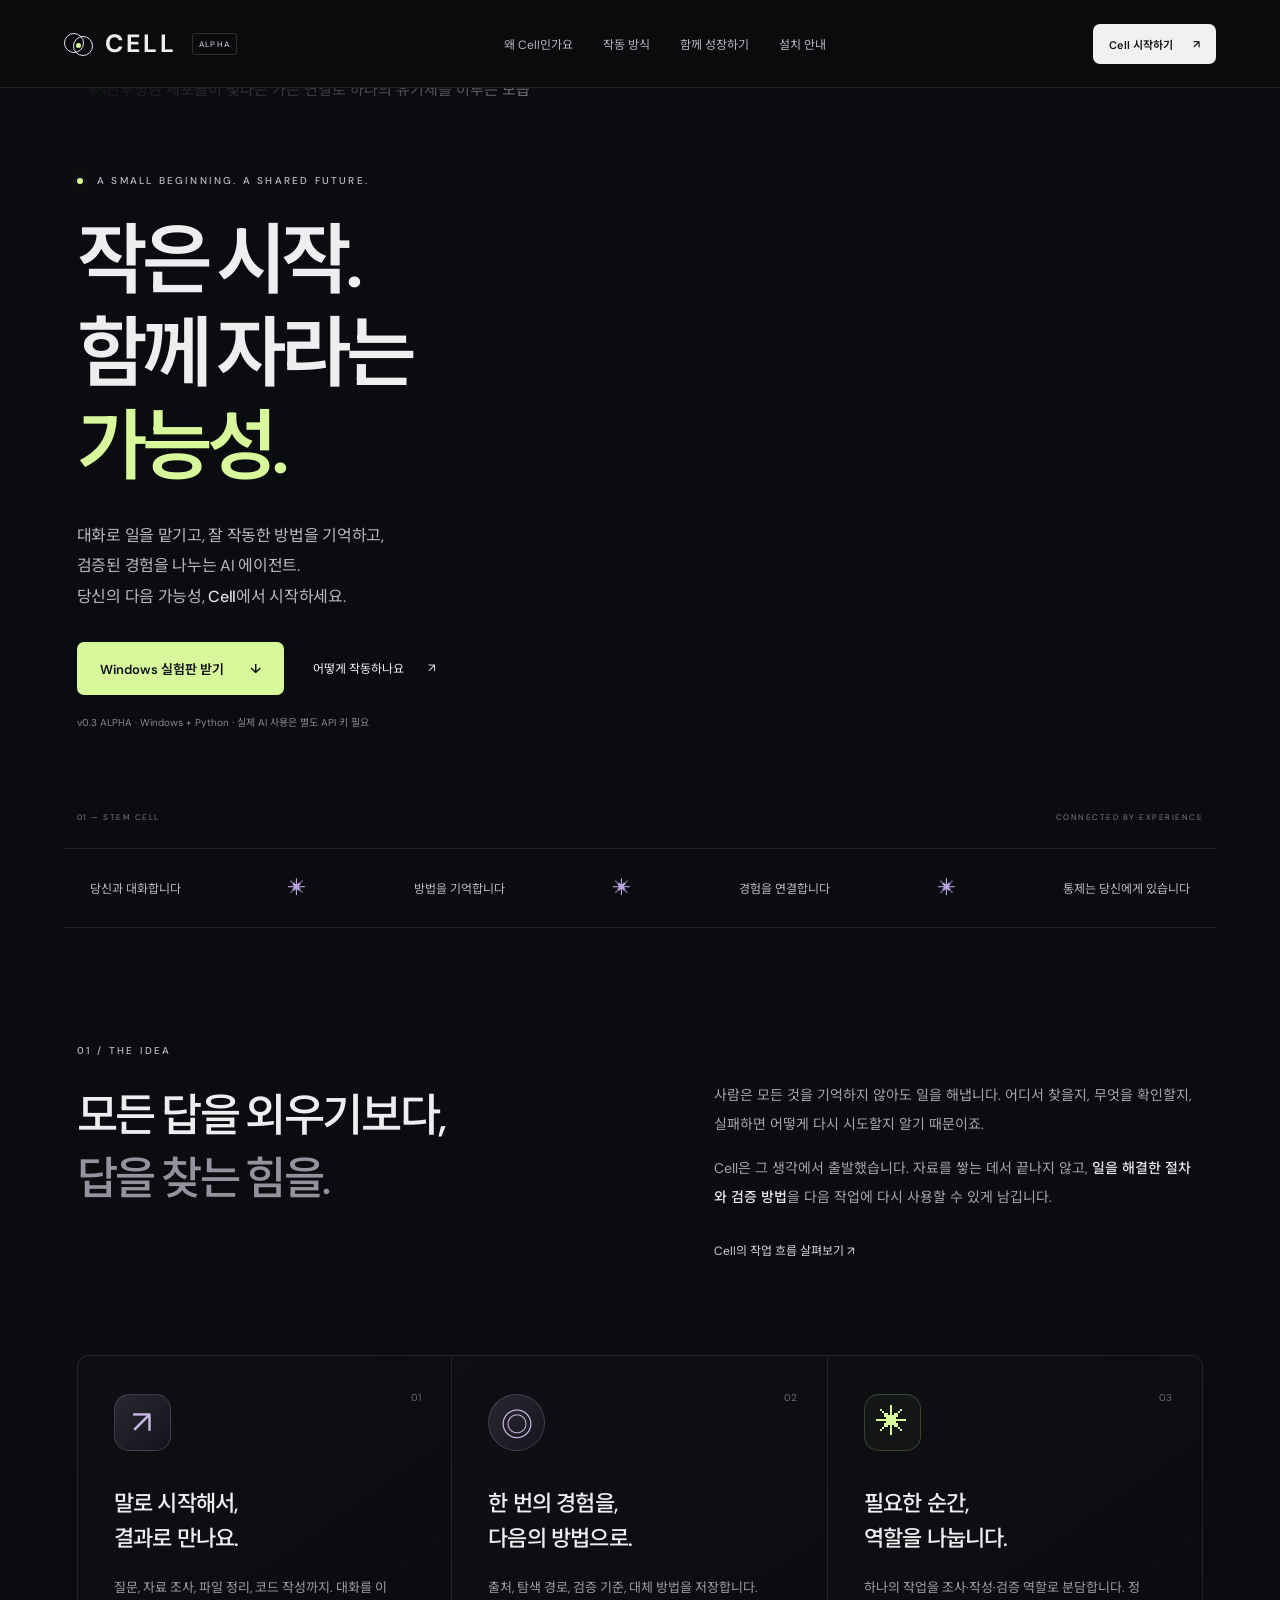
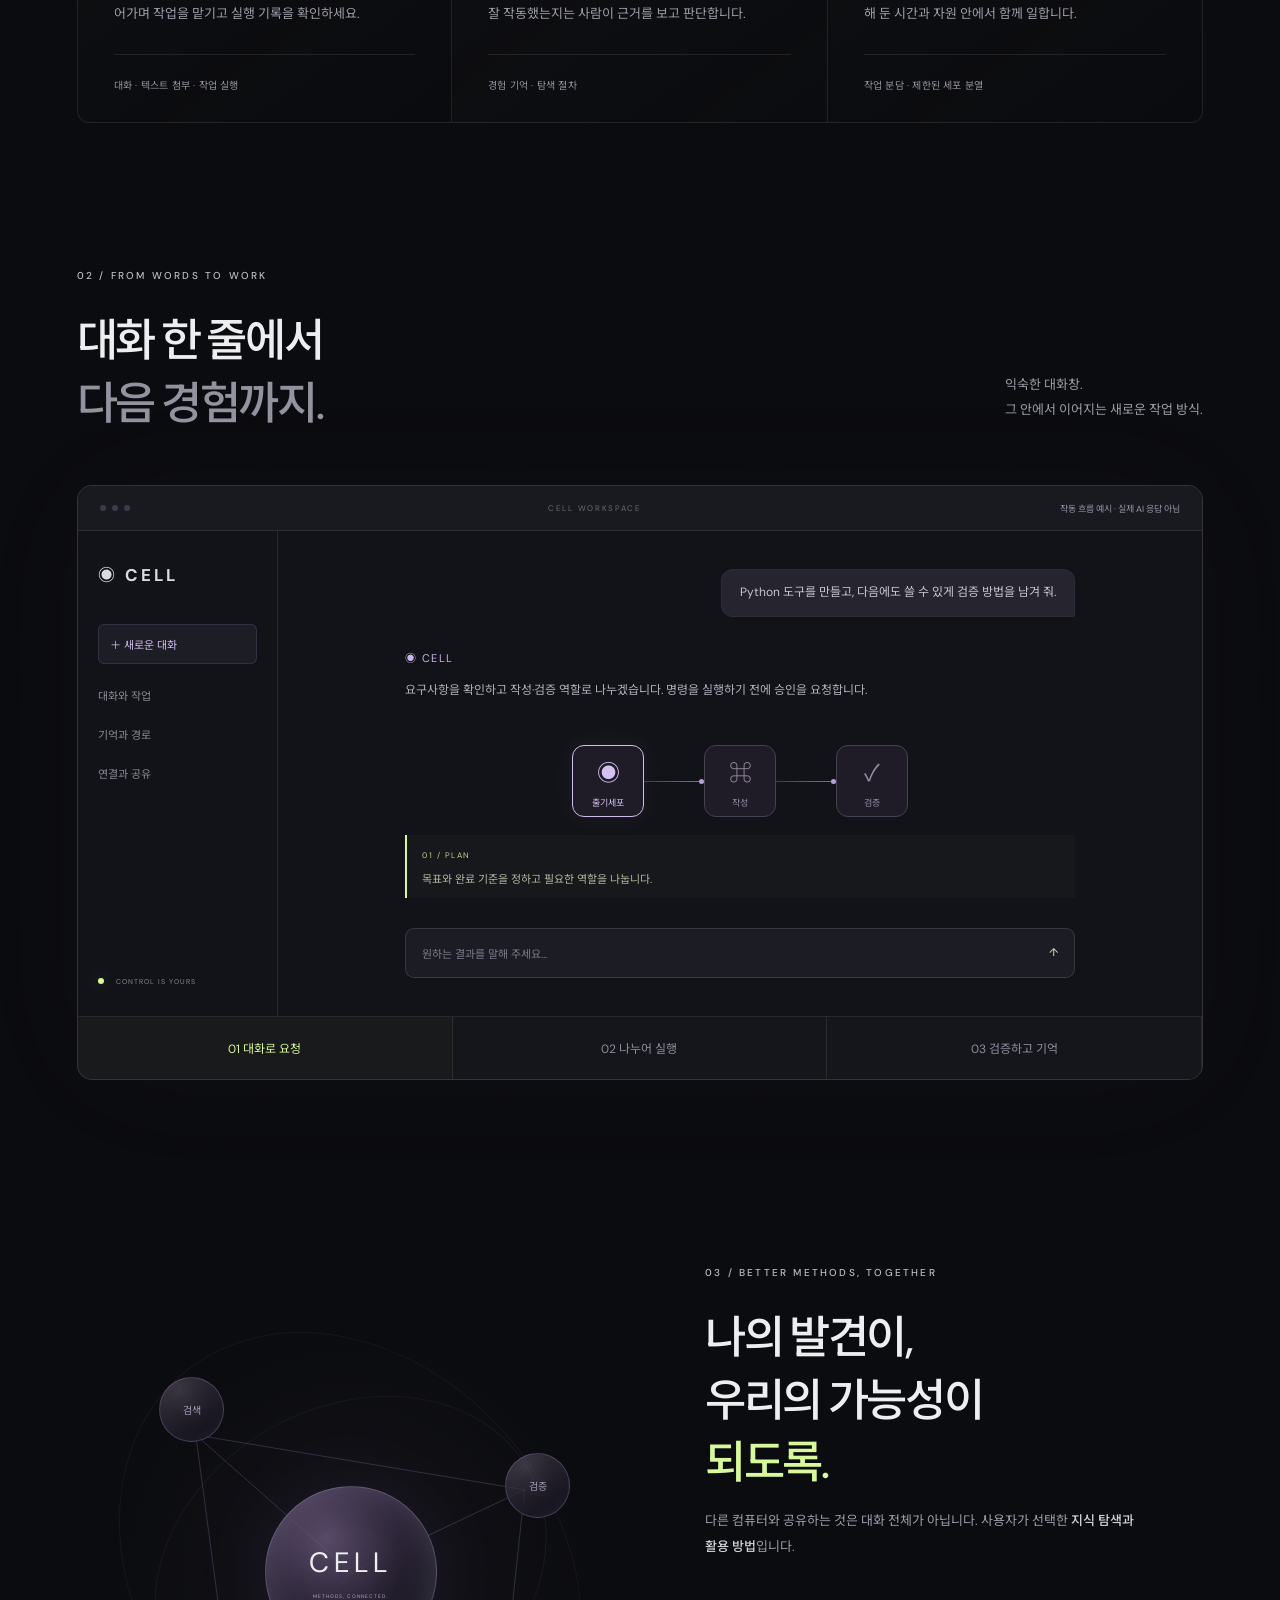
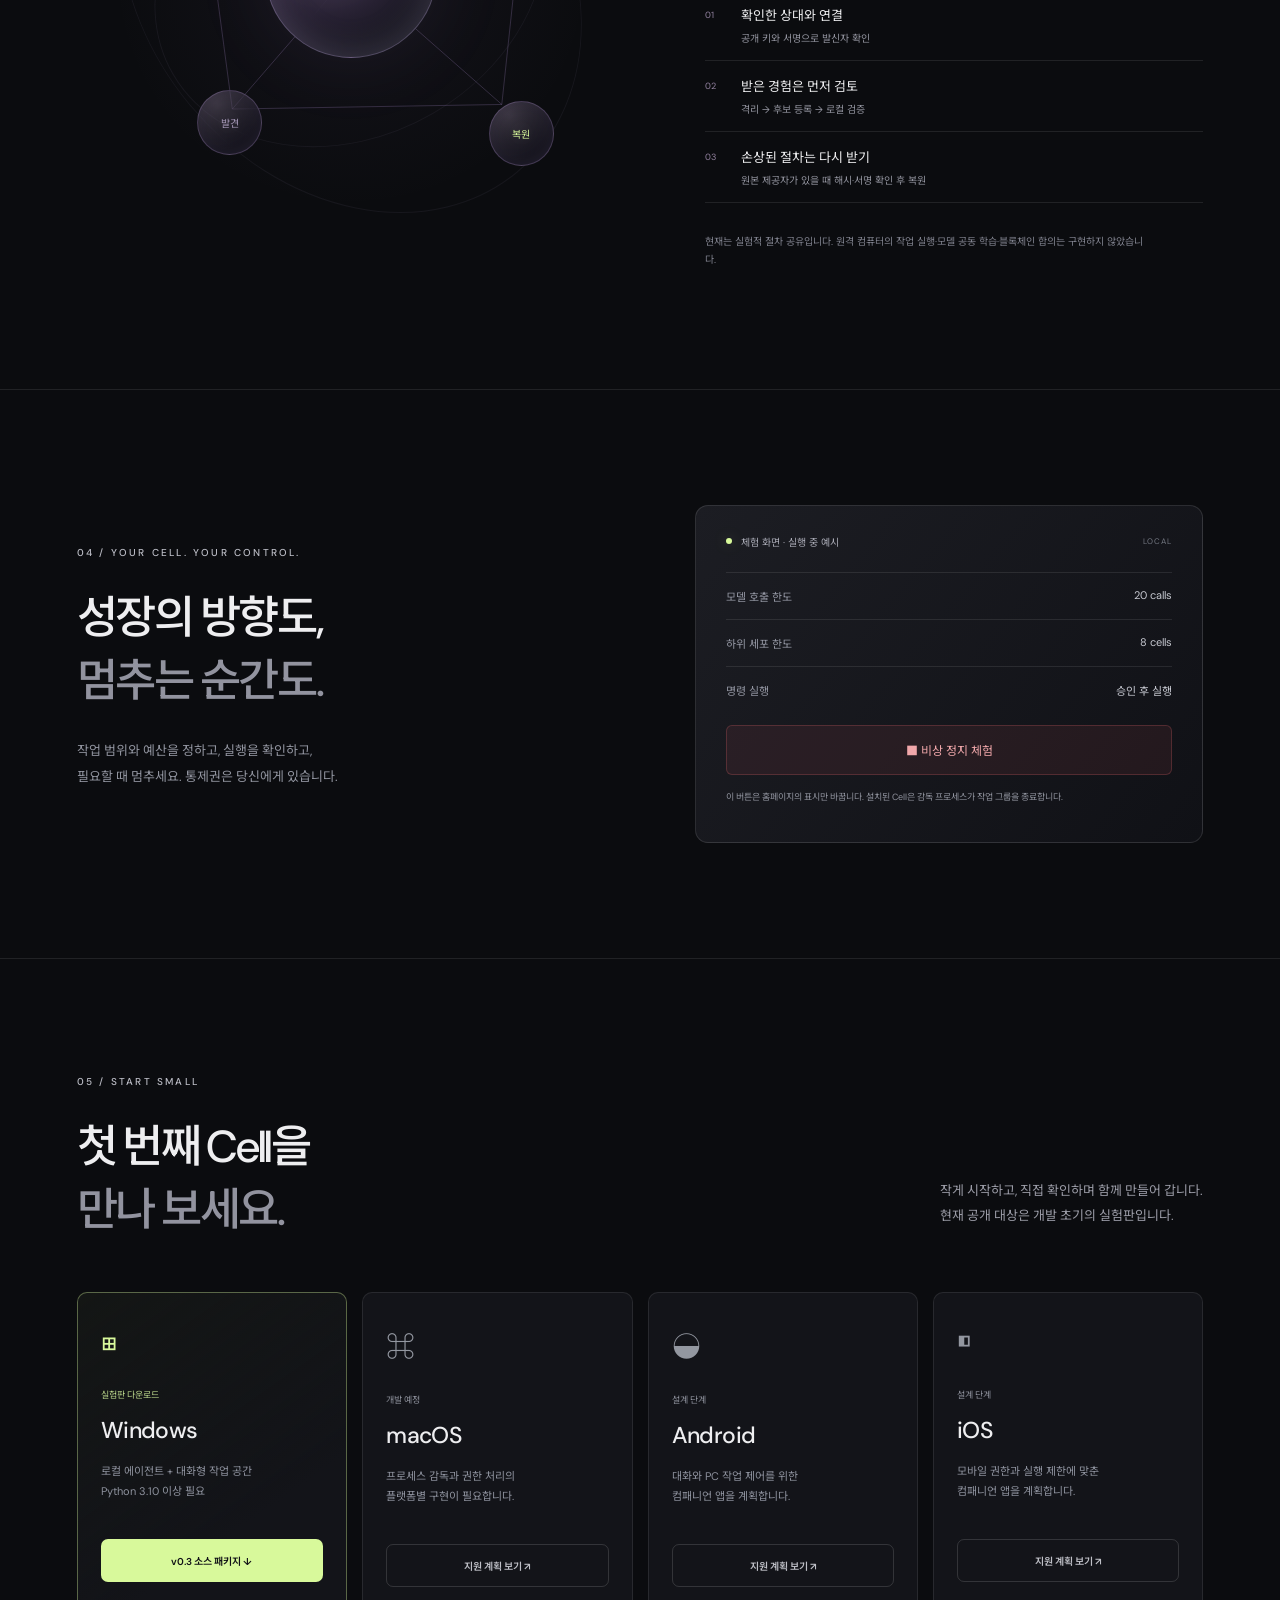
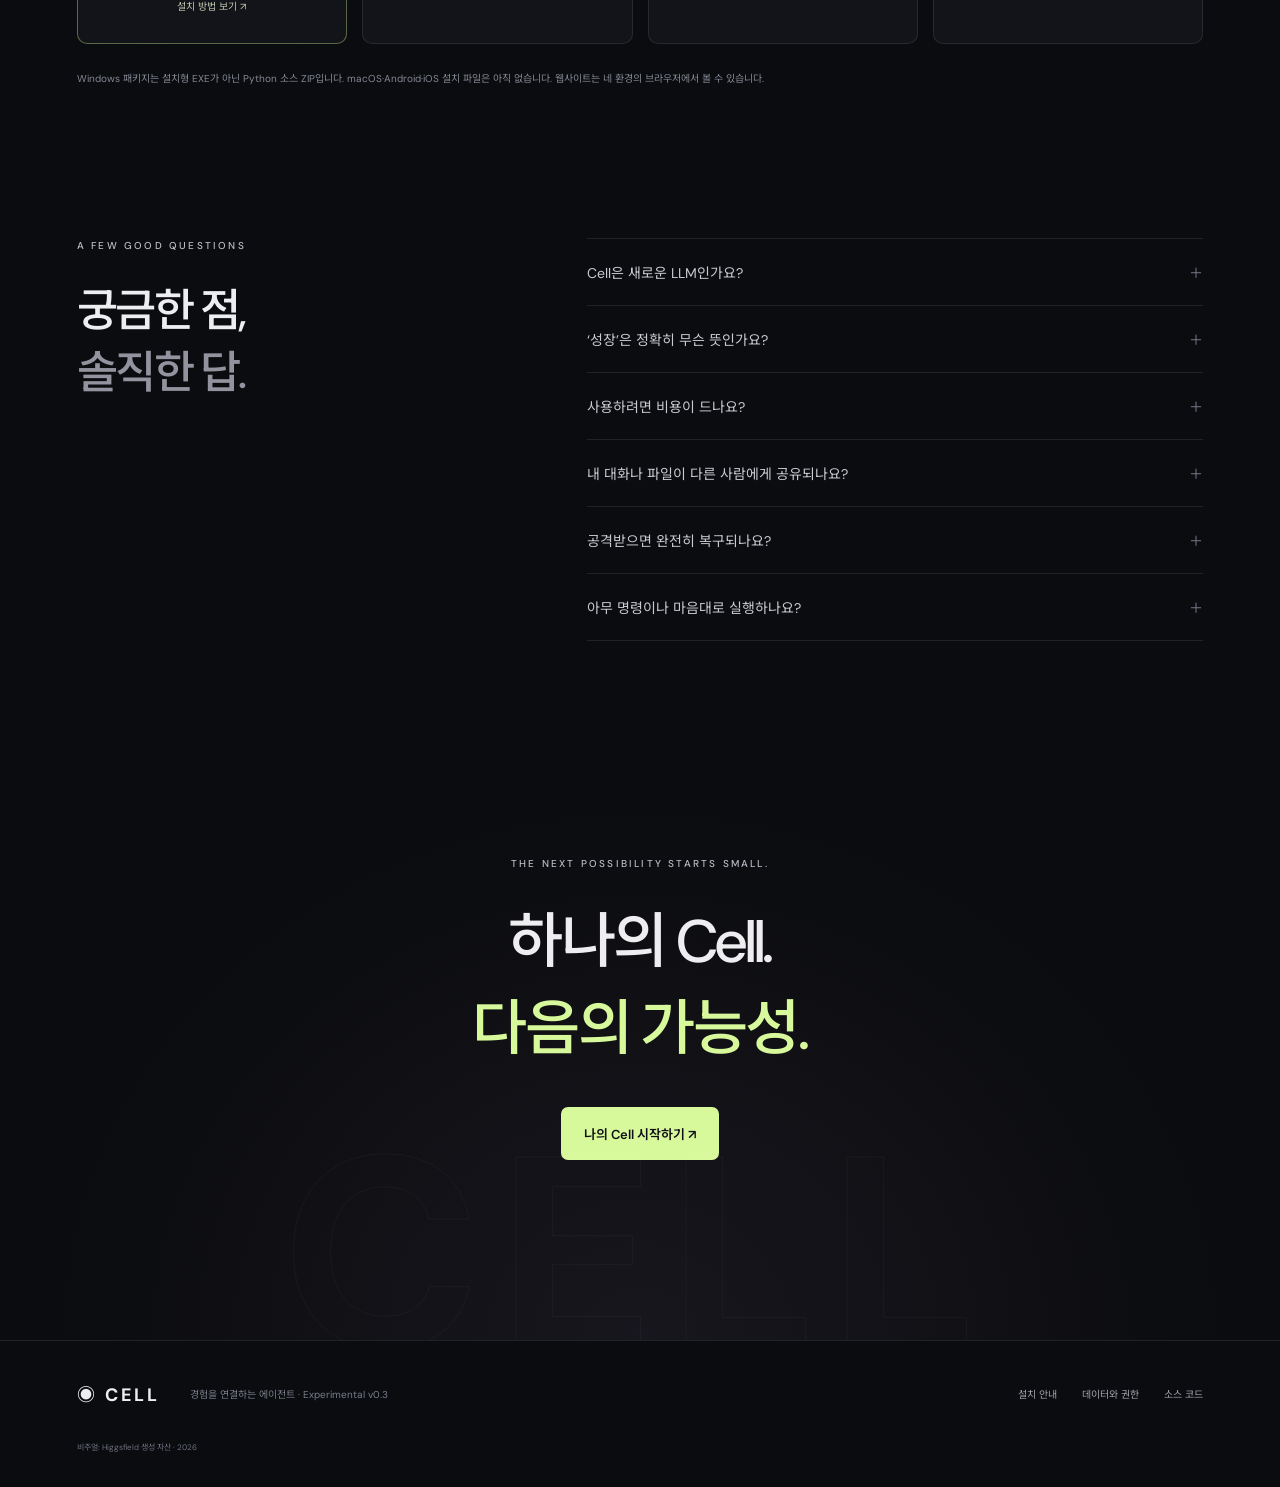
==== docs/index.html @ 024af4f0 "Add Cell landing page and honest installation guide" ====
<!doctype html>
<html lang="ko"><head><meta charset="utf-8"><meta name="viewport" content="width=device-width,initial-scale=1"><meta name="theme-color" content="#0b0c0f"><meta name="description" content="대화로 일하고, 검증한 방법을 기억하고, 함께 경험을 나누는 AI 에이전트. Cell Windows 실험판을 만나 보세요."><meta property="og:title" content="CELL — 작은 시작, 함께 자라는 가능성"><meta property="og:description" content="대화에서 작업으로. 경험에서 다음 가능성으로. Cell 실험판을 만나 보세요."><meta property="og:image" content="assets/cell-organism.webp"><title>CELL — 작은 시작, 함께 자라는 가능성</title><link rel="icon" href="assets/cell-mark.svg" type="image/svg+xml"><link rel="stylesheet" href="site.css"></head>
<body><a class="skip" href="#main">본문으로 건너뛰기</a>
<header class="header"><a class="wordmark" href="./" aria-label="Cell 홈"><span class="cell-mark"><i></i><i></i><i></i></span>CELL<span class="alpha">ALPHA</span></a><nav aria-label="주 메뉴"><a href="#why">왜 Cell인가요</a><a href="#how">작동 방식</a><a href="#network">함께 성장하기</a><a href="install.html">설치 안내</a></nav><a class="button small" href="#download">Cell 시작하기 <span>↗</span></a></header>
<main id="main"><section class="hero"><img class="hero-art" src="assets/cell-organism.webp" alt="반투명한 세포들이 빛나는 가는 연결로 하나의 유기체를 이루는 모습" fetchpriority="high" width="1344" height="752"><div class="hero-shade"></div><div class="hero-content"><p class="eyebrow"><span class="live-dot"></span> A SMALL BEGINNING. A SHARED FUTURE.</p><h1>작은 시작.<br>함께 자라는<br><em>가능성.</em></h1><p class="hero-copy">대화로 일을 맡기고, 잘 작동한 방법을 기억하고,<br>검증된 경험을 나누는 AI 에이전트.<br>당신의 다음 가능성, <strong>Cell</strong>에서 시작하세요.</p><div class="hero-actions"><a class="button lime" href="#download">Windows 실험판 받기 <span>↓</span></a><a class="text-link" href="#how">어떻게 작동하나요 <span>↗</span></a></div><p class="release-note">v0.3 ALPHA · Windows + Python · 실제 AI 사용은 별도 API 키 필요</p></div><div class="hero-coordinate"><span>01 — STEM CELL</span><span>CONNECTED BY EXPERIENCE</span></div></section>
<div class="principles"><span>당신과 대화합니다</span><i>✳</i><span>방법을 기억합니다</span><i>✳</i><span>경험을 연결합니다</span><i>✳</i><span>통제는 당신에게 있습니다</span></div>
<section id="why" class="section intro reveal"><div><p class="eyebrow">01 / THE IDEA</p><h2>모든 답을 외우기보다,<br><span>답을 찾는 힘을.</span></h2></div><div class="intro-copy"><p>사람은 모든 것을 기억하지 않아도 일을 해냅니다. 어디서 찾을지, 무엇을 확인할지, 실패하면 어떻게 다시 시도할지 알기 때문이죠.</p><p>Cell은 그 생각에서 출발했습니다. 자료를 쌓는 데서 끝나지 않고, <strong>일을 해결한 절차와 검증 방법</strong>을 다음 작업에 다시 사용할 수 있게 남깁니다.</p><a class="text-link" href="#how">Cell의 작업 흐름 살펴보기 ↗</a></div></section>
<section class="section benefits reveal"><article><div class="feature-symbol">↗</div><span class="index">01</span><h3>말로 시작해서,<br>결과로 만나요.</h3><p>질문, 자료 조사, 파일 정리, 코드 작성까지. 대화를 이어가며 작업을 맡기고 실행 기록을 확인하세요.</p><span class="tag">대화 · 텍스트 첨부 · 작업 실행</span></article><article><div class="feature-symbol two">◎</div><span class="index">02</span><h3>한 번의 경험을,<br>다음의 방법으로.</h3><p>출처, 탐색 경로, 검증 기준, 대체 방법을 저장합니다. 잘 작동했는지는 사람이 근거를 보고 판단합니다.</p><span class="tag">경험 기억 · 탐색 절차</span></article><article><div class="feature-symbol three">✳</div><span class="index">03</span><h3>필요한 순간,<br>역할을 나눕니다.</h3><p>하나의 작업을 조사·작성·검증 역할로 분담합니다. 정해 둔 시간과 자원 안에서 함께 일합니다.</p><span class="tag">작업 분담 · 제한된 세포 분열</span></article></section>
<section id="how" class="section how reveal"><div class="section-heading"><div><p class="eyebrow">02 / FROM WORDS TO WORK</p><h2>대화 한 줄에서<br><span>다음 경험까지.</span></h2></div><p>익숙한 대화창.<br>그 안에서 이어지는 새로운 작업 방식.</p></div><div class="product-frame"><div class="product-top"><span><i></i><i></i><i></i></span><b>CELL WORKSPACE</b><span class="preview-tag">작동 흐름 예시 · 실제 AI 응답 아님</span></div><div class="product-body"><aside class="product-side"><span class="wordmark">◉ CELL</span><span class="selected-item">＋ 새로운 대화</span><span>대화와 작업</span><span>기억과 경로</span><span>연결과 공유</span><div class="product-bottom"><span class="live-dot"></span> CONTROL IS YOURS</div></aside><div class="product-chat"><div class="example-user">Python 도구를 만들고, 다음에도 쓸 수 있게 검증 방법을 남겨 줘.</div><div class="example-assistant"><span class="assistant-label">◉ CELL</span><p id="flow-message">요구사항을 확인하고 작성·검증 역할로 나누겠습니다. 명령을 실행하기 전에 승인을 요청합니다.</p><div class="flow-map" aria-label="작업 흐름"><div class="flow-cell active">◉<span>줄기세포</span></div><i></i><div class="flow-cell">⌘<span>작성</span></div><i></i><div class="flow-cell">✓<span>검증</span></div></div><div id="flow-evidence" class="evidence"><span>01 / PLAN</span><p>목표와 완료 기준을 정하고 필요한 역할을 나눕니다.</p></div></div><div class="example-composer">원하는 결과를 말해 주세요…<span>↑</span></div></div></div><div class="flow-tabs" role="tablist" aria-label="작업 단계"><button role="tab" aria-selected="true" data-step="0">01 대화로 요청</button><button role="tab" aria-selected="false" data-step="1">02 나누어 실행</button><button role="tab" aria-selected="false" data-step="2">03 검증하고 기억</button></div></div></section>
<section id="network" class="network-section reveal"><div class="network-art" aria-hidden="true"><div class="orbit orbit-one"></div><div class="orbit orbit-two"></div><div class="network-core">CELL<span>METHODS, CONNECTED.</span></div><div class="satellite s1">검색</div><div class="satellite s2">검증</div><div class="satellite s3">발견</div><div class="satellite s4">복원</div><svg viewBox="0 0 600 540"><path d="M300 270L130 120M300 270L490 180M300 270L170 420M300 270L465 415M130 120L490 180L465 415L170 420Z"/></svg></div><div class="network-copy"><p class="eyebrow">03 / BETTER METHODS, TOGETHER</p><h2>나의 발견이,<br>우리의 가능성이<br><em>되도록.</em></h2><p>다른 컴퓨터와 공유하는 것은 대화 전체가 아닙니다. 사용자가 선택한 <strong>지식 탐색과 활용 방법</strong>입니다.</p><div class="network-points"><div><b>01</b><span>확인한 상대와 연결</span><small>공개 키와 서명으로 발신자 확인</small></div><div><b>02</b><span>받은 경험은 먼저 검토</span><small>격리 → 후보 등록 → 로컬 검증</small></div><div><b>03</b><span>손상된 절차는 다시 받기</span><small>원본 제공자가 있을 때 해시·서명 확인 후 복원</small></div></div><p class="fine-print">현재는 실험적 절차 공유입니다. 원격 컴퓨터의 작업 실행·모델 공동 학습·블록체인 합의는 구현하지 않았습니다.</p></div></section>
<section class="section control reveal"><div><p class="eyebrow">04 / YOUR CELL. YOUR CONTROL.</p><h2>성장의 방향도,<br><span>멈추는 순간도.</span></h2><p>작업 범위와 예산을 정하고, 실행을 확인하고,<br>필요할 때 멈추세요. 통제권은 당신에게 있습니다.</p></div><div class="control-card"><div class="control-status"><span class="live-dot"></span><span id="stop-status">체험 화면 · 실행 중 예시</span><b>LOCAL</b></div><div class="control-line"><span>모델 호출 한도</span><strong>20 calls</strong></div><div class="control-line"><span>하위 세포 한도</span><strong>8 cells</strong></div><div class="control-line"><span>명령 실행</span><strong>승인 후 실행</strong></div><button id="stop-demo" class="stop-button">■ 비상 정지 체험</button><p id="stop-note">이 버튼은 홈페이지의 표시만 바꿉니다. 설치된 Cell은 감독 프로세스가 작업 그룹을 종료합니다.</p></div></section>
<section id="download" class="section download reveal"><div class="section-heading"><div><p class="eyebrow">05 / START SMALL</p><h2>첫 번째 Cell을<br><span>만나 보세요.</span></h2></div><p>작게 시작하고, 직접 확인하며 함께 만들어 갑니다.<br>현재 공개 대상은 개발 초기의 실험판입니다.</p></div><div class="platform-grid"><article class="platform current-platform"><div class="platform-icon">⊞</div><span class="availability available">실험판 다운로드</span><h3>Windows</h3><p>로컬 에이전트 + 대화형 작업 공간<br>Python 3.10 이상 필요</p><a class="button lime" href="downloads/cell-agent-v0.3.zip" download>v0.3 소스 패키지 ↓</a><a href="install.html#windows" class="platform-guide">설치 방법 보기 ↗</a></article><article class="platform"><div class="platform-icon">⌘</div><span class="availability">개발 예정</span><h3>macOS</h3><p>프로세스 감독과 권한 처리의<br>플랫폼별 구현이 필요합니다.</p><a class="button outline" href="install.html#platforms">지원 계획 보기 ↗</a></article><article class="platform"><div class="platform-icon">◒</div><span class="availability">설계 단계</span><h3>Android</h3><p>대화와 PC 작업 제어를 위한<br>컴패니언 앱을 계획합니다.</p><a class="button outline" href="install.html#platforms">지원 계획 보기 ↗</a></article><article class="platform"><div class="platform-icon">◧</div><span class="availability">설계 단계</span><h3>iOS</h3><p>모바일 권한과 실행 제한에 맞춘<br>컴패니언 앱을 계획합니다.</p><a class="button outline" href="install.html#platforms">지원 계획 보기 ↗</a></article></div><p class="download-note">Windows 패키지는 설치형 EXE가 아닌 Python 소스 ZIP입니다. macOS·Android·iOS 설치 파일은 아직 없습니다. 웹사이트는 네 환경의 브라우저에서 볼 수 있습니다.</p></section>
<section class="section faq reveal"><div><p class="eyebrow">A FEW GOOD QUESTIONS</p><h2>궁금한 점,<br><span>솔직한 답.</span></h2></div><div class="faq-list"><details><summary>Cell은 새로운 LLM인가요?<span>＋</span></summary><p>아니요. 현재 Cell은 외부 LLM을 사용하는 에이전트 프로그램입니다. GPT-6 Astra 연결을 전제로 만들었으며, 계정의 모델 접근 권한과 별도 API 키가 필요합니다. Cell 자체가 새로운 범용 지능 모델인 것은 아닙니다.</p></details><details><summary>‘성장’은 정확히 무슨 뜻인가요?<span>＋</span></summary><p>현재의 성장은 경험, 탐색 절차, 검증 근거를 축적하고 재사용하는 것입니다. 모델 가중치를 자동으로 학습하거나 지능 향상을 입증한 단계는 아닙니다. 유용성이 실제로 높아지는지는 동일한 조건의 평가로 확인해야 합니다.</p></details><details><summary>사용하려면 비용이 드나요?<span>＋</span></summary><p>이 실험판을 내려받는 비용은 없습니다. 실제 AI 실행은 사용자의 API 계정에 비용이 발생할 수 있습니다. API 키 없이 고정 시나리오 데모로 화면과 실행 제어를 시험할 수 있습니다.</p></details><details><summary>내 대화나 파일이 다른 사람에게 공유되나요?<span>＋</span></summary><p>피어 공유는 사용자가 선택한 탐색 절차만 대상으로 합니다. 대화와 개인 파일은 자동으로 공유하지 않습니다. 다만 실제 AI 작업에서 메시지와 필요한 도구 결과는 모델 API로 전달됩니다. 공유할 절차에 민감한 내용이 없는지 직접 확인해야 합니다.</p></details><details><summary>공격받으면 완전히 복구되나요?<span>＋</span></summary><p>현재는 받은 절차 패키지의 손상 여부를 확인하고 원래 피어에서 재수신하는 기능입니다. 운영체제 복구나 바이러스 치료 기능이 아니며, 서명만으로 내용의 정확성이나 안전성이 보장되지는 않습니다.</p></details><details><summary>아무 명령이나 마음대로 실행하나요?<span>＋</span></summary><p>기본적으로 명령 실행 전에 승인을 요청하고 시간·호출·자원 한도를 둡니다. 그러나 승인된 명령은 현재 Windows 사용자 권한으로 실행되므로 별도 OS 샌드박스로 보아서는 안 됩니다. 실험용 폴더에서 먼저 사용하세요.</p></details></div></section>
<section class="closing"><p class="eyebrow">THE NEXT POSSIBILITY STARTS SMALL.</p><h2>하나의 Cell.<br><em>다음의 가능성.</em></h2><a class="button lime" href="#download">나의 Cell 시작하기 ↗</a><span class="closing-word" aria-hidden="true">CELL</span></section></main>
<footer><a class="wordmark" href="./">◉ CELL</a><p>경험을 연결하는 에이전트 · Experimental v0.3</p><div><a href="install.html">설치 안내</a><a href="install.html#privacy">데이터와 권한</a><a id="source-link" href="https://github.com/mudlbum/cell-agent" target="_blank" rel="noopener noreferrer">소스 코드</a></div><small>비주얼: Higgsfield 생성 자산 · 2026</small></footer><script src="site.js"></script></body></html>
---- docs/site.css ----
@import url('https://fonts.googleapis.com/css2?family=DM+Sans:wght@400;500;600;700&family=Noto+Sans+KR:wght@400;500;600;700;800;900&display=swap');
:root{--bg:#0b0c0f;--surface:#131419;--text:#eeeef0;--muted:#9b9ca7;--line:#ffffff17;--lime:#d8f99b;--purple:#b9a3dc}*{box-sizing:border-box}html{scroll-behavior:smooth;scroll-padding-top:90px}body{margin:0;background:var(--bg);color:var(--text);font-family:'DM Sans','Noto Sans KR',sans-serif;font-size:15px;-webkit-font-smoothing:antialiased}a{color:inherit;text-decoration:none}button,input{font:inherit}button,a{-webkit-tap-highlight-color:transparent}button{cursor:pointer}button:focus-visible,a:focus-visible,summary:focus-visible{outline:2px solid var(--lime);outline-offset:5px}button:disabled{cursor:default}.skip{position:absolute;top:-60px;left:20px;padding:10px;background:var(--lime);color:#0b0c0f;z-index:99}.skip:focus{top:10px}.header{height:88px;padding:0 5%;display:flex;align-items:center;justify-content:space-between;gap:20px;border-bottom:1px solid var(--line);position:relative;z-index:3;background:#0b0c0fe8}.wordmark{font-size:25px;letter-spacing:3px;font-weight:700;display:flex;align-items:center;gap:12px}.alpha{font-size:8px;letter-spacing:1.2px;font-weight:500;padding:5px 6px;border:1px solid #ffffff25;border-radius:3px;color:#bebec8;margin-left:3px}.cell-mark{display:inline-block;position:relative;width:29px;height:27px}.cell-mark i{position:absolute;top:3px;left:0;width:20px;height:20px;border-radius:50%;border:1.5px solid #dfdfea}.cell-mark i:nth-child(2){left:9px;top:6px}.cell-mark i:nth-child(3){width:5px;height:5px;background:var(--lime);border:0;top:13px;left:12px}.header nav{display:flex;gap:30px;color:#b6b6c0;font-size:12px}.header nav a:hover,.text-link:hover{color:var(--lime)}.button{display:inline-flex;gap:26px;align-items:center;justify-content:center;padding:16px 22px;background:#f1f1ef;color:#101116;border-radius:7px;font-size:13px;font-weight:600;transition:transform .2s,background .2s;border:1px solid transparent;white-space:nowrap}.button:hover{transform:translateY(-2px);background:#fff}.button.small{padding:11px 15px;font-size:11px;gap:20px}.button.lime{background:var(--lime)}.button.lime:hover{background:#e6ffbe}.button.outline{background:transparent;border:1px solid #ffffff23;color:#bfc0c7}.eyebrow{font-size:10px;letter-spacing:2.2px;font-weight:500;color:#bbbcc5;margin:0 0 26px;line-height:1.6}.live-dot{display:inline-block;width:6px;height:6px;border-radius:50%;background:var(--lime);margin-right:9px;box-shadow:0 0 14px #d8f99b44}.hero{position:relative;min-height:760px;overflow:hidden}.hero-art{position:absolute;right:-7%;top:-10px;width:100%;height:100%;object-fit:cover;object-position:center;opacity:.95;animation:appear 1.5s ease-out}.hero-shade{position:absolute;inset:0;background:linear-gradient(90deg,#0b0c0f 3%,#0b0c0fa6 36%,transparent 63%),linear-gradient(0deg,#0b0c0f,transparent 20%)}.hero-content{position:relative;padding:85px 6% 100px;max-width:850px}.hero h1{font-size:clamp(58px,6vw,92px);font-weight:600;line-height:1.21;letter-spacing:-6px;margin:0 0 27px}em{font-style:normal;color:var(--lime)}.hero-copy{font-size:16px;line-height:1.9;color:#b6b7c0;letter-spacing:-.3px}.hero-copy strong{color:#e1e1e8;font-weight:500}.hero-actions{display:flex;align-items:center;gap:29px;margin-top:30px}.text-link{font-size:12px;display:inline-flex;gap:24px;align-items:center}.release-note{font-size:10px;color:#878894;margin-top:19px;line-height:1.8}.hero-coordinate{position:absolute;bottom:26px;left:6%;right:6%;display:flex;justify-content:space-between;color:#7c7d89;font-size:8px;letter-spacing:1.5px}.principles{margin:0 5%;border-top:1px solid var(--line);border-bottom:1px solid var(--line);padding:27px 2%;display:flex;justify-content:space-between;align-items:center;gap:16px;font-size:12px;color:#bbbbc5}.principles i{font-style:normal;color:var(--purple);font-size:18px}.section{padding:115px 6%;max-width:1600px;margin:auto}.intro{display:grid;grid-template-columns:1.1fr 1fr;gap:100px;padding-bottom:60px}h2{font-weight:500;font-size:clamp(34px,3.5vw,51px);line-height:1.4;letter-spacing:-2.3px;margin:0}h2 span{color:#92939f}.intro-copy{padding-top:38px;color:#a3a4ae;line-height:2.1;font-size:14px}.intro-copy p:first-child{margin-top:0}.intro-copy strong{color:#e4e4ea;font-weight:500}.intro-copy a{margin-top:12px;color:#d2d3db}.benefits{display:grid;grid-template-columns:repeat(3,1fr);gap:0;padding-top:30px}.benefits article{position:relative;padding:38px 36px 30px;border:1px solid var(--line);background:linear-gradient(145deg,#18191e44,transparent)}.benefits article+article{border-left:0}.benefits article:first-child{border-radius:12px 0 0 12px}.benefits article:last-child{border-radius:0 12px 12px 0}.index{position:absolute;top:35px;right:30px;font-size:10px;color:#686a77}.feature-symbol{width:57px;height:57px;border-radius:15px;background:linear-gradient(135deg,#bbabd72a,#6f599615);border:1px solid #d2b3ff33;display:grid;place-items:center;font-size:32px;color:#cbb9e5;margin-bottom:35px}.feature-symbol.two{border-radius:50%}.feature-symbol.three{color:var(--lime);border-color:#d8f99b33;background:#d8f99b09}.benefits h3{font-size:22px;line-height:1.6;letter-spacing:-.8px;font-weight:500;margin:0 0 19px}.benefits p{font-size:13px;line-height:1.95;color:var(--muted);max-width:280px}.tag{display:block;border-top:1px solid var(--line);padding-top:22px;margin-top:28px;font-size:10px;letter-spacing:.2px;color:#93949f}.how{padding-top:30px}.section-heading{display:flex;justify-content:space-between;align-items:end;gap:40px;margin-bottom:50px}.section-heading>p{font-size:13px;color:var(--muted);line-height:1.9}.product-frame{border:1px solid #ffffff24;border-radius:15px;overflow:hidden;background:#121318;box-shadow:0 0 140px #b59ed908}.product-top{height:45px;border-bottom:1px solid var(--line);display:flex;justify-content:space-between;align-items:center;padding:0 22px;color:#686b78;font-size:8px;letter-spacing:1.7px;background:#191a20}.product-top>span:first-child{display:flex;gap:6px}.product-top i{height:6px;width:6px;background:#3a3c48;border-radius:50%}.product-top b{font-weight:400}.preview-tag{letter-spacing:0!important;font-size:9px;color:#9295a2}.product-body{display:grid;grid-template-columns:200px 1fr;min-height:460px}.product-side{padding:30px 20px;border-right:1px solid var(--line);display:flex;flex-direction:column;gap:23px;color:#878996;font-size:11px}.product-side .wordmark{font-size:17px;margin-bottom:15px;color:#dadbe3}.selected-item{background:#d0b7ff10;border:1px solid #d0b7ff20;color:#cebbef;padding:11px;border-radius:6px}.product-bottom{margin-top:auto;font-size:7px;letter-spacing:1px;white-space:nowrap}.product-chat{max-width:760px;width:100%;margin:auto;padding:38px 45px;display:flex;flex-direction:column;gap:30px}.example-user{align-self:flex-end;background:#25242f;border:1px solid #ffffff0b;color:#c7c7d0;font-size:12px;line-height:1.8;padding:12px 18px;border-radius:12px 12px 2px 12px;max-width:90%}.assistant-label{font-size:11px;letter-spacing:1.4px;color:#cbb7e9}.example-assistant>p{font-size:12px;line-height:1.9;color:#aeb0bc;min-height:44px}.flow-map{display:flex;align-items:center;justify-content:center;padding:10px 0 18px}.flow-cell{display:flex;align-items:center;justify-content:center;flex-direction:column;gap:8px;border:1px solid #474151;border-radius:12px;width:72px;height:72px;font-size:23px;color:#94899f;background:#1f1c27}.flow-cell.active{border-color:#cfbbec;color:#d5c2f1;box-shadow:0 0 25px #c2a6ed12}.flow-cell span{font-size:9px}.flow-map i{height:1px;width:60px;background:linear-gradient(90deg,#bc9ce344,#bc9ce3aa);position:relative}.flow-map i:after{content:'';position:absolute;right:0;top:-2px;width:5px;height:5px;border-radius:50%;background:#b7a0d7}.evidence{border-left:2px solid var(--lime);padding:8px 15px;background:#d8f99b05}.evidence span{font-size:8px;letter-spacing:1.5px;color:#bad48d}.evidence p{font-size:11px;color:#aeb69f;margin:7px 0 0;line-height:1.8}.example-composer{border:1px solid #ffffff1f;background:#1c1d24;padding:16px;border-radius:9px;font-size:11px;color:#787a88;display:flex;justify-content:space-between}.example-composer span{color:#d3efaa}.flow-tabs{display:grid;grid-template-columns:repeat(3,1fr);border-top:1px solid var(--line)}.flow-tabs button{padding:22px 10px;color:#8b8e9c;border:0;border-right:1px solid var(--line);background:#15161b;font-size:12px}.flow-tabs button[aria-selected=true]{color:var(--lime);background:#d8f99b08}.network-section{display:grid;grid-template-columns:1.1fr 1fr;align-items:center;gap:80px;max-width:1500px;margin:auto;padding:70px 6% 110px}.network-art{height:540px;position:relative;display:grid;place-items:center;background:radial-gradient(ellipse,#a17fca10,transparent 62%)}.network-art svg{position:absolute;inset:0;width:100%;height:100%;z-index:-1}.network-art path{stroke:#ae90d342;stroke-width:1;fill:none}.orbit{position:absolute;width:75%;aspect-ratio:1;border:1px solid #b8a5d012;border-radius:50%;transform:rotate(-30deg) scaleY(.8)}.orbit-two{transform:rotate(50deg) scaleY(.8);width:95%}.network-core{border:1px solid #d5bff952;background:radial-gradient(circle at 35% 30%,#88719d99,#262031 50%,#111318 80%);width:172px;height:172px;border-radius:50%;box-shadow:inset 0 0 34px #cdb4e940,0 0 90px #c2a0e512;display:flex;flex-direction:column;align-items:center;justify-content:center;font-size:28px;letter-spacing:5px;gap:12px}.network-core span{font-size:5px;letter-spacing:1px;color:#b6a6c5}.satellite{position:absolute;width:65px;height:65px;display:grid;place-items:center;border-radius:50%;border:1px solid #a78cc653;background:radial-gradient(circle at 30% 20%,#a190ad4d,#14131c 70%);color:#a698b8;font-size:10px;box-shadow:inset 0 0 20px #9980ad20;animation:float 6s ease-in-out infinite}.s1{left:15%;top:14%}.s2{right:10%;top:28%;animation-delay:-2s}.s3{bottom:16%;left:22%;animation-delay:-4s}.s4{right:13%;bottom:14%;animation-delay:-1s;color:var(--lime)}.network-copy>p:not(.eyebrow){color:#999da9;font-size:13px;line-height:2;max-width:440px}.network-copy strong{color:#d2d1da;font-weight:500}.network-points{margin:30px 0}.network-points>div{display:grid;grid-template-columns:30px 1fr;gap:6px;padding:15px 0;border-bottom:1px solid var(--line)}.network-points b{grid-row:span 2;color:#93829f;font-size:9px;font-weight:400;padding-top:4px}.network-points span{font-size:13px}.network-points small{color:#92939e;font-size:10px}.fine-print{font-size:10px!important;line-height:1.8!important;color:#80828e!important}.control{border-top:1px solid var(--line);border-bottom:1px solid var(--line);display:grid;grid-template-columns:1fr 1fr;gap:110px;align-items:center}.control>div>p:not(.eyebrow){color:#91949f;font-size:13px;line-height:2;margin-top:25px}.control-card{border:1px solid #ffffff1d;border-radius:13px;background:linear-gradient(130deg,#1c1d23,#101116);padding:28px 30px}.control-status{display:flex;align-items:center;font-size:10px;color:#a9aab5;padding-bottom:23px}.control-status b{margin-left:auto;font-size:8px;font-weight:400;letter-spacing:1px;color:#737781}.control-line{border-top:1px solid var(--line);display:flex;justify-content:space-between;padding:15px 0;font-size:11px;color:#9396a2}.control-line strong{color:#c6c8d0;font-weight:400}.stop-button{background:#e0646816;border:1px solid #e064683e;color:#f0a7aa;width:100%;padding:15px;font-size:12px;border-radius:6px;margin-top:12px}.stop-button:hover{background:#e0646827}.control-card #stop-note{font-size:9px!important;line-height:1.8!important;margin-top:14px!important}.platform-grid{display:grid;grid-template-columns:repeat(4,1fr);gap:15px}.platform{border:1px solid var(--line);border-radius:10px;padding:30px 23px;background:#131419}.current-platform{border-color:#d8f99b5c;background:linear-gradient(145deg,#d8f99b0b,#131419 65%)}.platform-icon{font-size:29px;color:#9397a0;margin-bottom:27px}.current-platform .platform-icon{color:var(--lime)}.availability{font-size:9px;color:#8f929d;display:block;margin-bottom:14px}.availability.available{color:#bdd98d}.platform h3{font-size:23px;margin:0 0 16px;font-weight:500;letter-spacing:-.6px}.platform p{font-size:11px;line-height:1.9;color:#8e929e;min-height:53px;margin-bottom:25px}.platform .button{font-size:10px;padding:13px 9px;width:100%;gap:7px}.platform-guide{display:block;text-align:center;font-size:10px;margin-top:16px;color:#bdc6ad}.download-note{font-size:10px;line-height:1.9;color:#848894;margin-top:25px}.faq{display:grid;grid-template-columns:.8fr 1.2fr;gap:100px;padding-top:25px}.faq-list details{border-bottom:1px solid var(--line);padding:23px 0}.faq-list details:first-child{border-top:1px solid var(--line)}summary{cursor:pointer;list-style:none;display:flex;align-items:center;justify-content:space-between;gap:20px;font-size:14px;color:#c9cbd2}summary::-webkit-details-marker{display:none}summary>span{color:#787b8c}.faq-list p{font-size:12px;line-height:2;color:#9498a5;margin:20px 20px 0 0}.closing{text-align:center;position:relative;overflow:hidden;padding:100px 5% 180px;background:radial-gradient(ellipse at 50% 100%,#b393cb14,transparent 65%)}.closing h2{font-size:60px;line-height:1.45;margin-bottom:35px}.closing-word{position:absolute;bottom:-90px;left:0;right:0;font-size:270px;font-weight:700;letter-spacing:25px;color:transparent;-webkit-text-stroke:1px #ffffff09;pointer-events:none}footer{border-top:1px solid var(--line);display:flex;align-items:center;gap:30px;flex-wrap:wrap;padding:35px 6%;position:relative;background:#0b0c0f}footer .wordmark{font-size:18px}footer p{font-size:10px;color:#797e8b}footer>div{margin-left:auto;display:flex;gap:25px;font-size:10px;color:#a0a3ae}footer small{flex-basis:100%;font-size:8px;color:#6c7080}.reveal{opacity:1}.js .reveal{opacity:0;transform:translateY(18px);transition:opacity .7s ease,transform .7s ease}.js .reveal.visible{opacity:1;transform:none}.guide{max-width:1050px;margin:auto;padding:70px 6% 100px}.guide h1{font-size:48px;letter-spacing:-2px;line-height:1.5;font-weight:500}.guide h2{font-size:28px;margin:65px 0 25px;letter-spacing:-1px}.guide h3{font-size:17px;margin-top:30px}.guide p,.guide li{font-size:14px;color:#a8acb8;line-height:2}.guide strong{color:#e3e6ee;font-weight:500}.guide a:not(.button){color:var(--lime);text-decoration:underline;text-underline-offset:4px}.guide pre{padding:20px;border:1px solid var(--line);background:#17191f;border-radius:8px;overflow:auto;font:12px/1.8 monospace;color:#c5d8ac}.guide .note{padding:20px;border-left:2px solid var(--purple);background:#bca5d809}.guide table{width:100%;border-collapse:collapse;font-size:12px;text-align:left}.guide th,.guide td{border-bottom:1px solid var(--line);padding:15px 12px;line-height:1.9}.guide th{color:#b7baca;font-weight:500}.guide td{color:#8e94a4}.copy-button{padding:8px 14px;font-size:11px;border:1px solid #ffffff23;border-radius:5px;color:#bfc8ad;background:#171b13}.sr-only{position:absolute;width:1px;height:1px;padding:0;margin:-1px;overflow:hidden;clip:rect(0,0,0,0);white-space:nowrap;border:0}@keyframes float{50%{transform:translateY(-10px)}}@keyframes appear{from{opacity:0;transform:scale(1.03)}to{opacity:.95;transform:scale(1)}}@media(min-width:1600px){.hero-content{margin-left:calc((100% - 1450px)/2);padding-left:0}.hero{max-height:1000px}.hero-art{object-position:right;width:90%}}@media(max-width:1050px){.header nav{gap:18px;font-size:10px}.hero{min-height:700px}.hero-art{right:-16%;width:116%;opacity:.7}.hero-shade{background:linear-gradient(90deg,#0b0c0f 4%,#0b0c0fa6 42%,transparent 80%),linear-gradient(0deg,#0b0c0f,transparent 30%)}.hero h1{font-size:70px}.intro,.control,.faq{gap:55px}.network-section{gap:25px}.platform-grid{grid-template-columns:repeat(2,1fr)}.benefits article{padding:28px}.product-body{grid-template-columns:165px 1fr}.product-chat{padding:30px}.section{padding-top:90px;padding-bottom:90px}.benefits{padding-top:0}.how{padding-top:0}.network-art{height:450px}.network-core{width:145px;height:145px}.principles{font-size:10px}.closing h2{font-size:50px}}@media(max-width:700px){.header{height:72px;padding:0 6%}.header nav{display:none}.header .wordmark{font-size:22px}.alpha{font-size:7px}.header .small{padding:10px;font-size:10px;gap:10px}.hero{min-height:780px}.hero-art{width:170%;right:-54%;height:64%;top:275px;opacity:.65;object-position:right}.hero-shade{background:linear-gradient(180deg,#0b0c0f 12%,#0b0c0f00 75%,#0b0c0f),linear-gradient(90deg,#0b0c0fa6,transparent)}.hero-content{padding:60px 7% 120px}.hero .eyebrow{font-size:7px;letter-spacing:1.5px;margin-bottom:28px}.hero h1{font-size:57px;line-height:1.25;letter-spacing:-3.8px}.hero-copy{font-size:13px;line-height:1.9}.hero-actions{gap:22px;flex-wrap:wrap}.hero-actions .button{font-size:11px;padding:14px 17px}.hero-actions .text-link{font-size:10px}.release-note{font-size:8px;max-width:260px}.hero-coordinate{font-size:6px;bottom:18px}.principles{display:grid;grid-template-columns:1fr 1fr;text-align:center;gap:17px;padding:23px 0;font-size:10px}.principles i{display:none}.section{padding:65px 7%}.intro,.control,.faq{grid-template-columns:1fr;gap:15px}.intro{padding-bottom:35px}h2{font-size:32px;letter-spacing:-1.8px}.eyebrow{font-size:8px;letter-spacing:1.8px;margin-bottom:22px}.intro-copy{padding-top:10px;font-size:12px}.benefits{grid-template-columns:1fr;padding-top:0;gap:12px}.benefits article{border:1px solid var(--line)!important;border-radius:10px!important;padding:25px}.benefits h3{font-size:21px}.feature-symbol{margin-bottom:22px;width:45px;height:45px;font-size:26px}.benefits p{max-width:none;font-size:12px}.tag{margin-top:20px;padding-top:17px}.section-heading{display:block;margin-bottom:30px}.section-heading>p{font-size:12px;margin-top:25px}.product-top{padding:0 12px;font-size:6px;height:37px}.product-top b{display:none}.preview-tag{font-size:7px}.product-side{display:none}.product-body{display:block;min-height:0}.product-chat{padding:25px 18px;gap:20px}.example-user{font-size:10px;padding:10px 12px}.example-assistant>p{font-size:11px}.flow-cell{width:56px;height:59px;font-size:19px}.flow-map i{width:35px}.flow-tabs button{font-size:9px;padding:17px 3px}.evidence p{font-size:10px}.network-section{display:flex;flex-direction:column-reverse;padding:10px 7% 60px;gap:15px}.network-copy h2{font-size:37px}.network-copy>p:not(.eyebrow){font-size:12px}.network-art{width:100%;height:370px}.satellite{width:53px;height:53px;font-size:9px}.network-core{width:130px;height:130px;font-size:24px}.control{gap:35px}.control-card{padding:24px}.platform-grid{gap:12px}.platform{padding:22px 15px}.platform h3{font-size:20px}.platform p{font-size:10px;min-height:64px}.platform .button{font-size:9px;padding:12px 5px}.platform-icon{font-size:26px}.availability{font-size:8px}.download-note{font-size:9px}.faq{padding-top:5px;gap:30px}.faq summary{font-size:12px}.faq-list p{font-size:11px}.closing{padding:70px 5% 120px}.closing h2{font-size:38px;letter-spacing:-2px}.closing-word{font-size:140px;bottom:-40px;letter-spacing:15px}.closing .button{font-size:11px}footer{padding:27px 7%;gap:18px}footer p{font-size:9px}footer>div{margin-left:0;flex-basis:100%;gap:23px}.guide{padding-top:40px}.guide h1{font-size:35px}.guide table{font-size:10px}.guide th,.guide td{padding:12px 5px}.guide p,.guide li{font-size:12px}.guide h2{font-size:24px}}@media(prefers-reduced-motion:reduce){*{animation:none!important;transition:none!important;scroll-behavior:auto!important}.js .reveal{opacity:1;transform:none}}

.network-art{overflow:hidden;isolation:isolate}
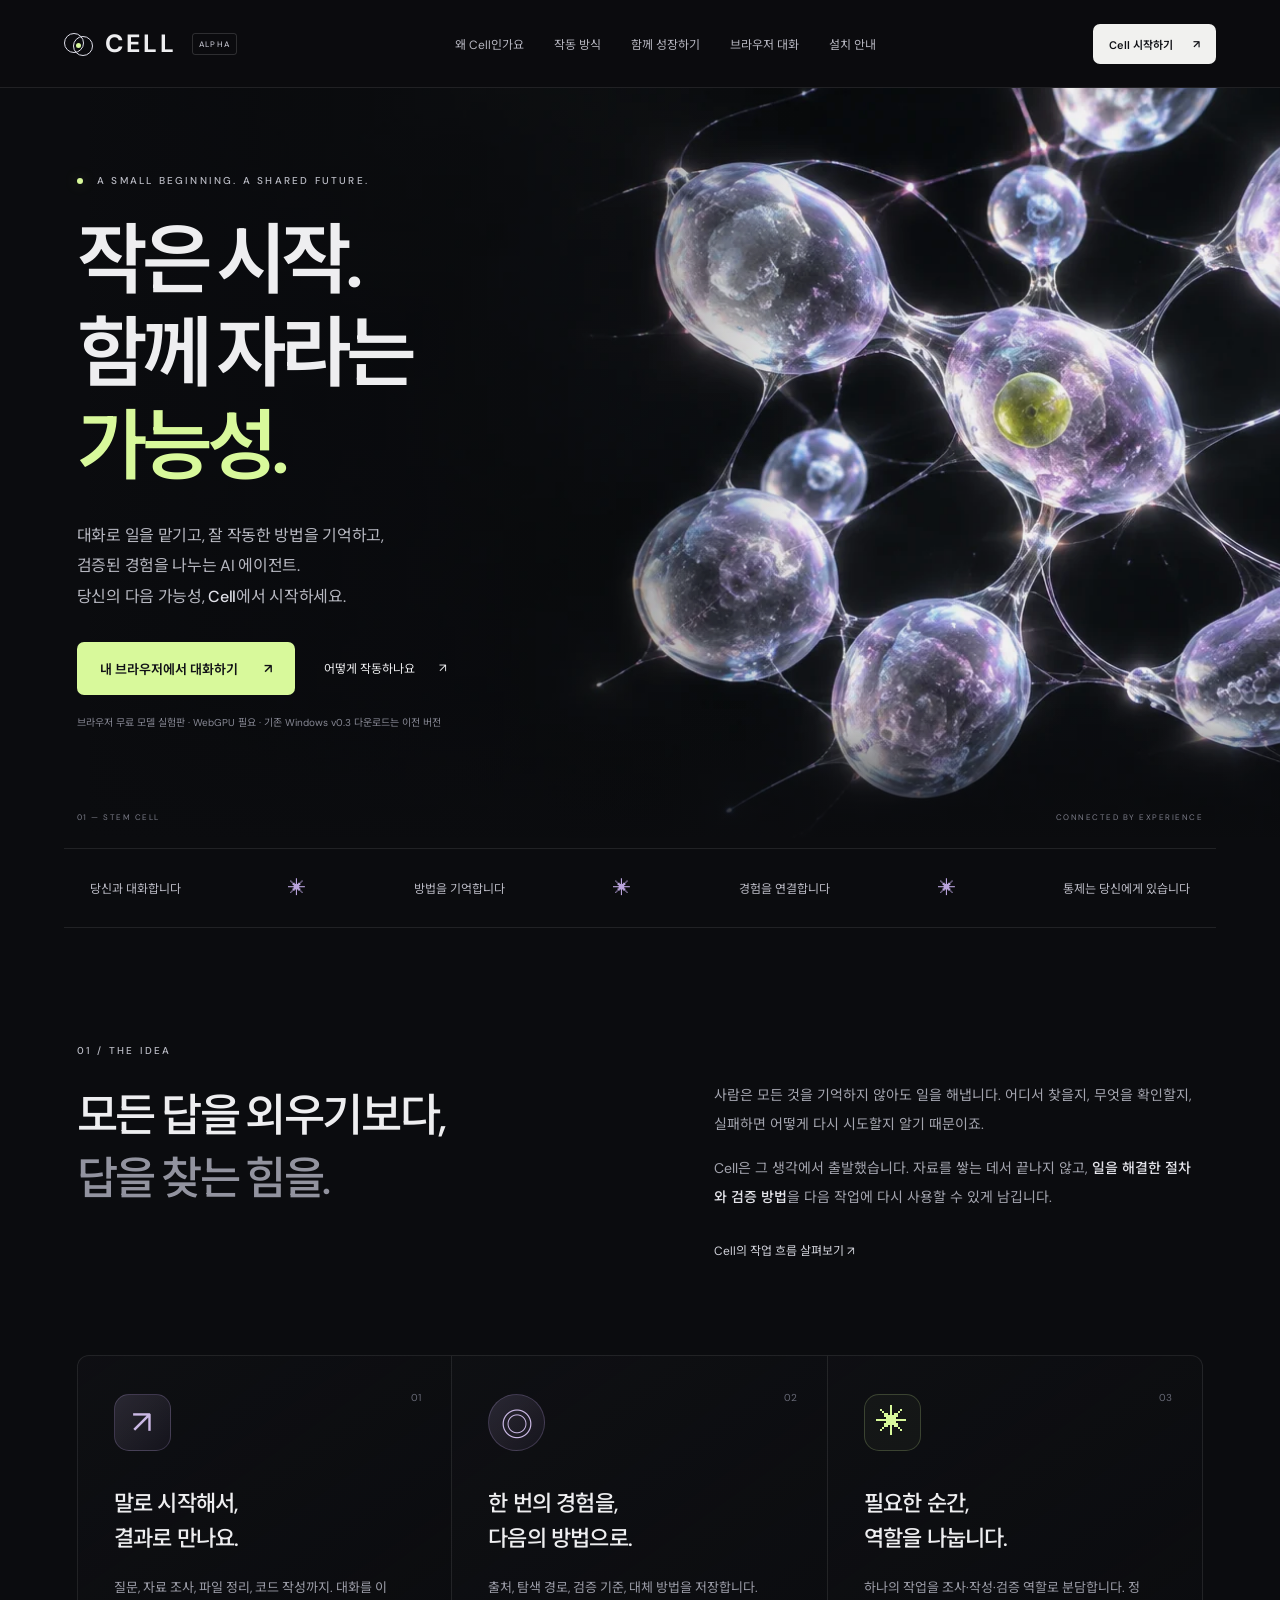
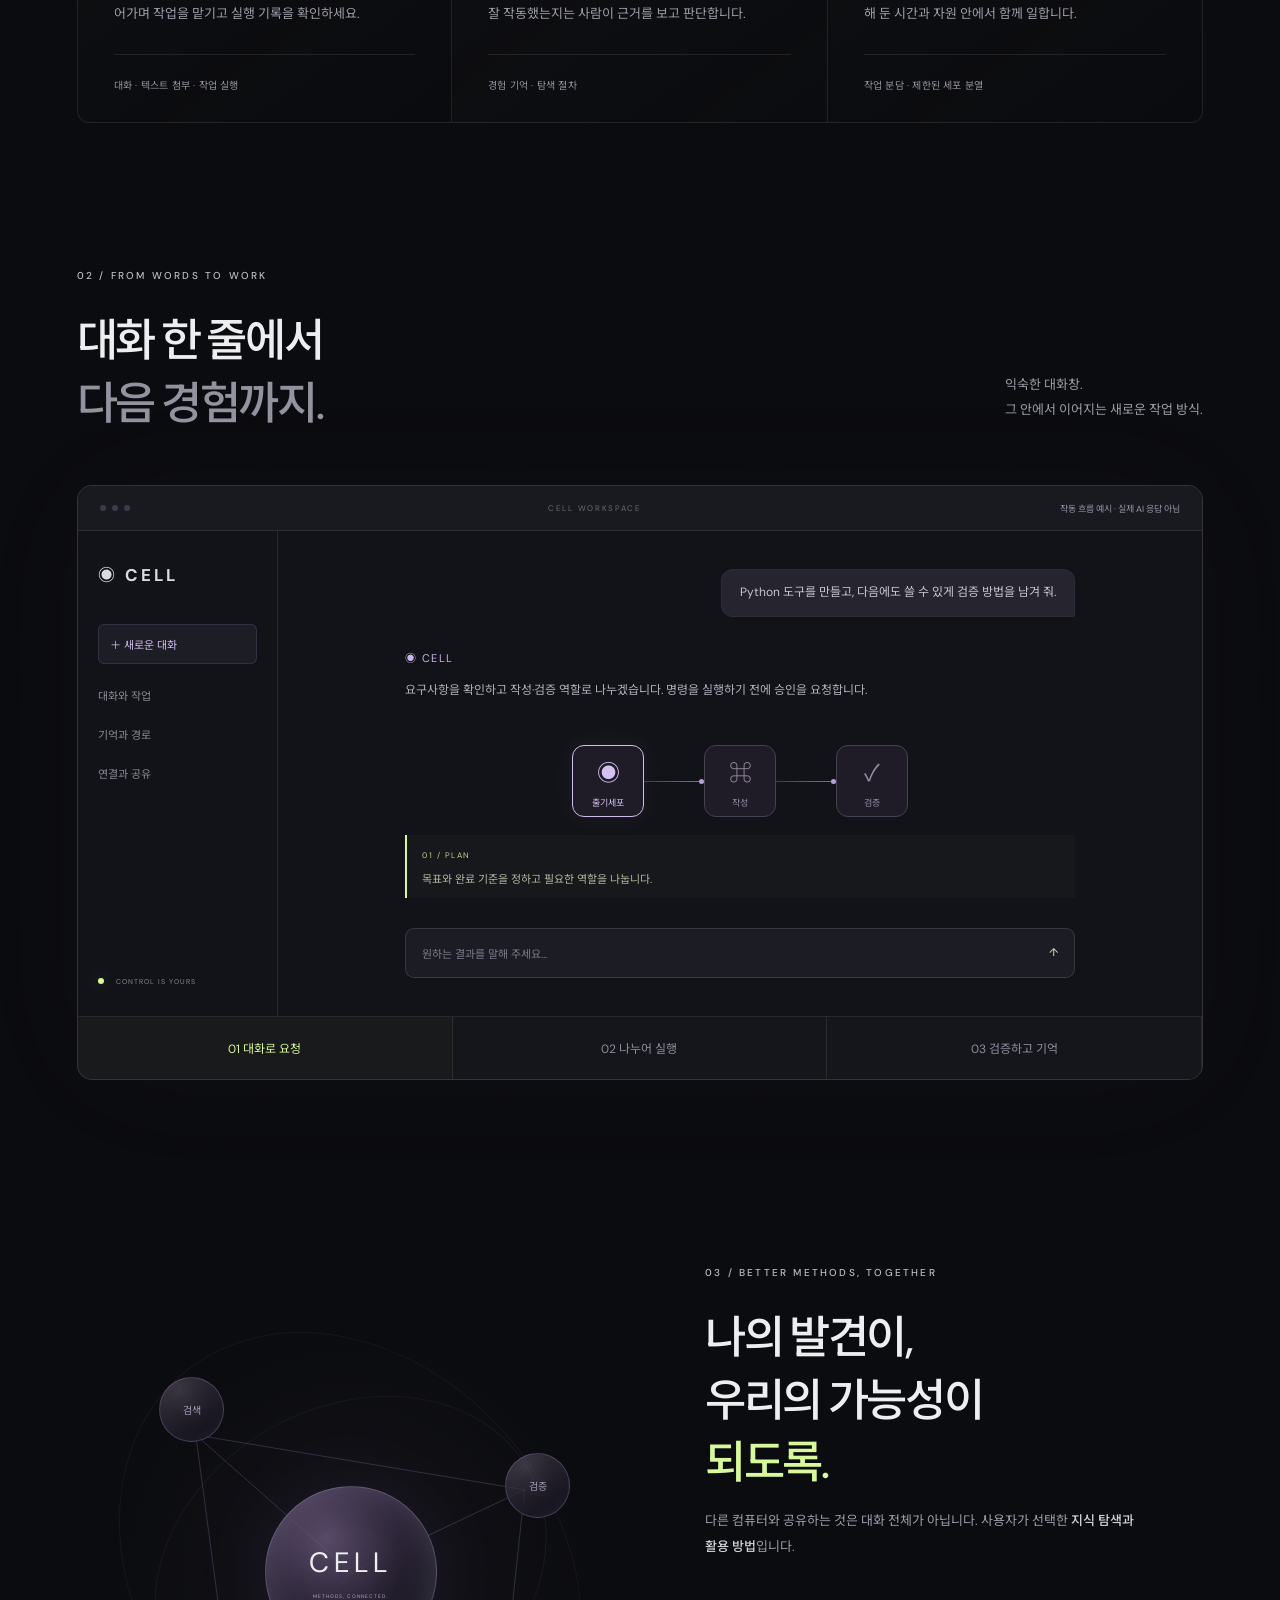
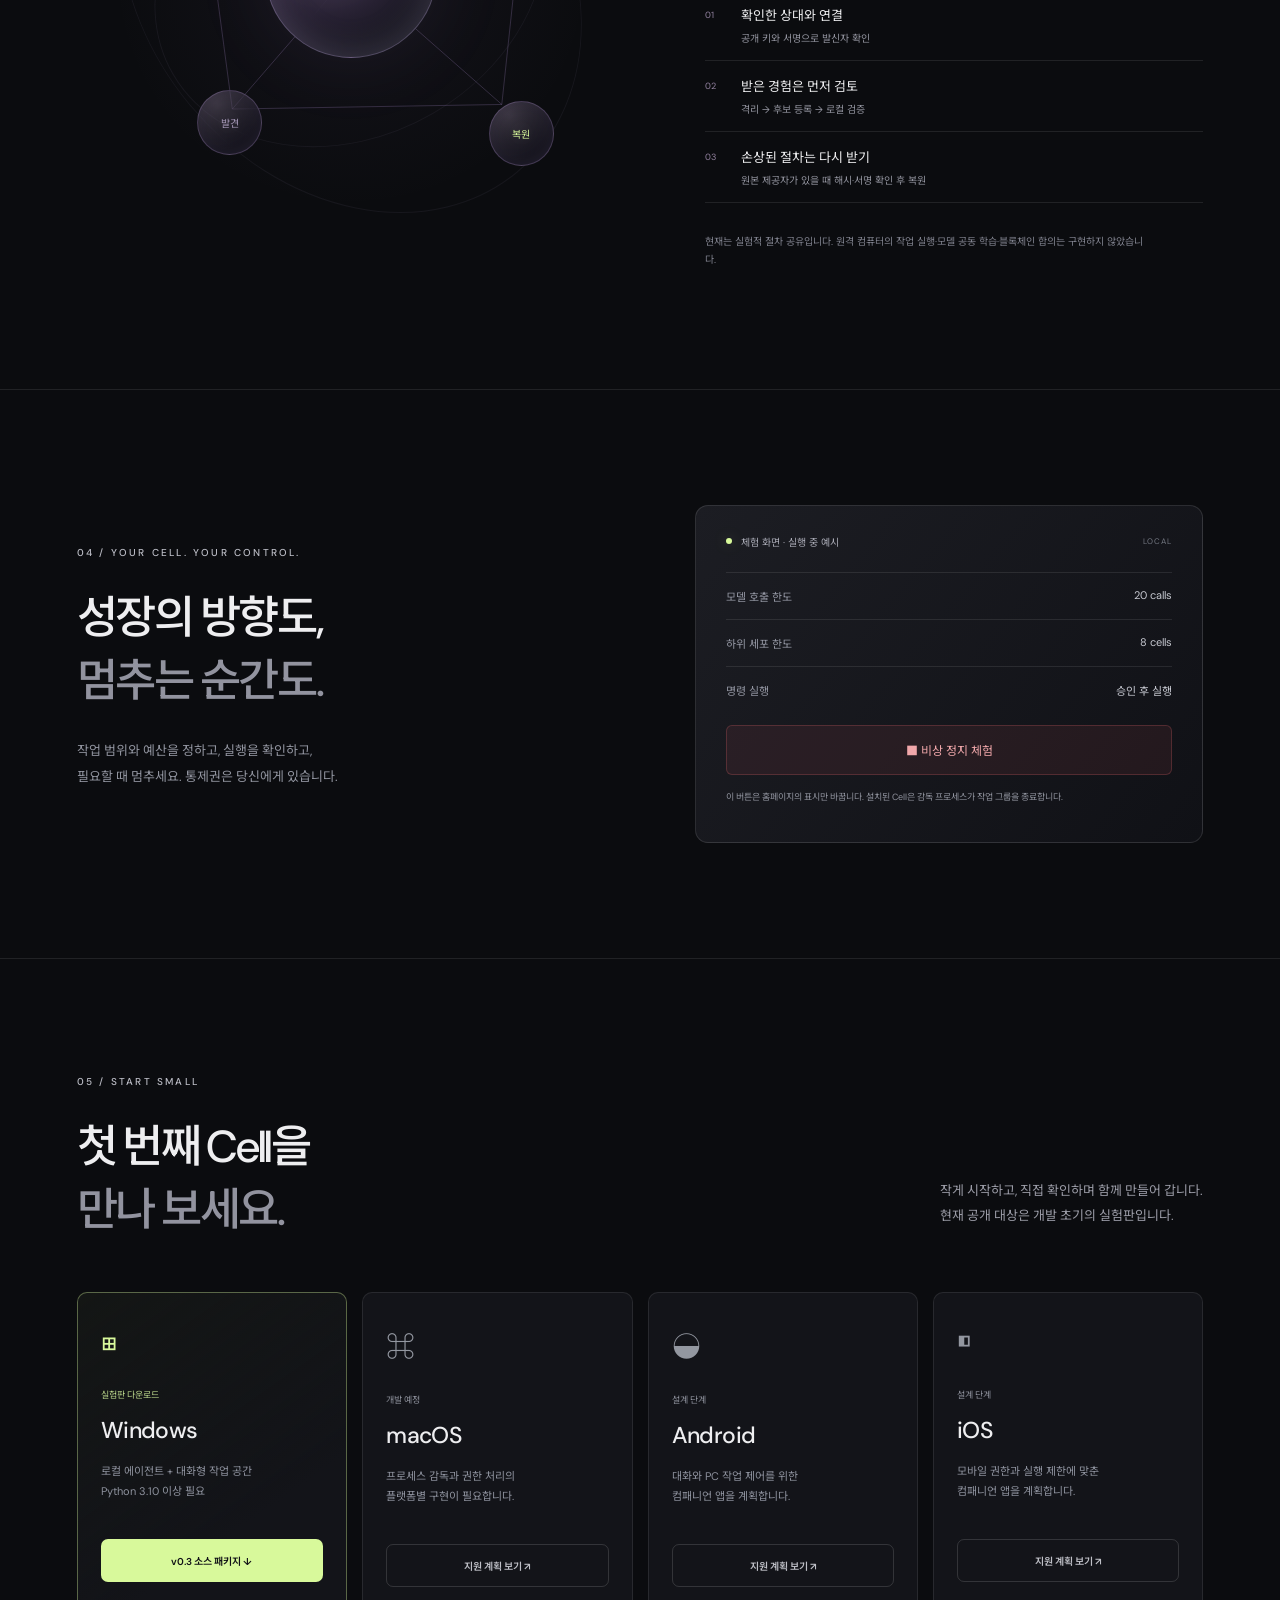
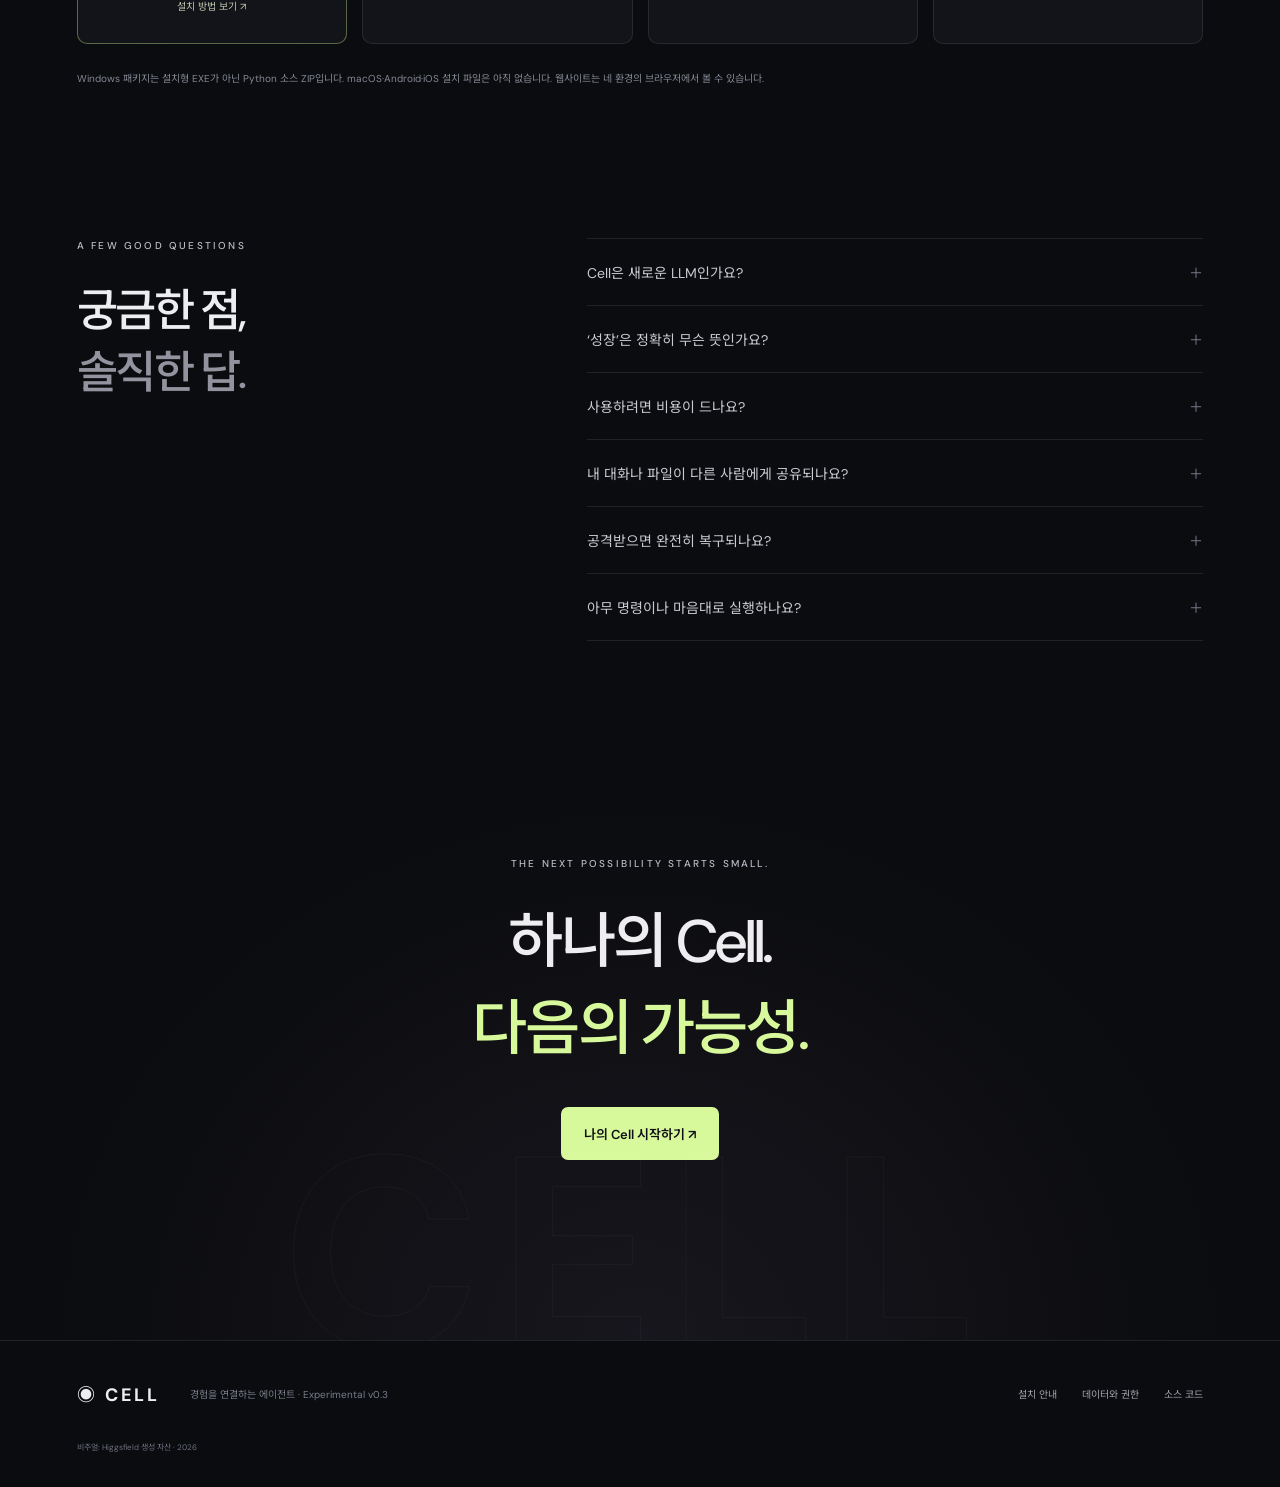
==== commit 8b92e25e: "Add local browser inference and mobile PWA preview" ====
--- a/docs/index.html
+++ b/docs/index.html
@@ -1,8 +1,8 @@
 <!doctype html>
 <html lang="ko"><head><meta charset="utf-8"><meta name="viewport" content="width=device-width,initial-scale=1"><meta name="theme-color" content="#0b0c0f"><meta name="description" content="대화로 일하고, 검증한 방법을 기억하고, 함께 경험을 나누는 AI 에이전트. Cell Windows 실험판을 만나 보세요."><meta property="og:title" content="CELL — 작은 시작, 함께 자라는 가능성"><meta property="og:description" content="대화에서 작업으로. 경험에서 다음 가능성으로. Cell 실험판을 만나 보세요."><meta property="og:image" content="assets/cell-organism.webp"><title>CELL — 작은 시작, 함께 자라는 가능성</title><link rel="icon" href="assets/cell-mark.svg" type="image/svg+xml"><link rel="stylesheet" href="site.css"></head>
 <body><a class="skip" href="#main">본문으로 건너뛰기</a>
-<header class="header"><a class="wordmark" href="./" aria-label="Cell 홈"><span class="cell-mark"><i></i><i></i><i></i></span>CELL<span class="alpha">ALPHA</span></a><nav aria-label="주 메뉴"><a href="#why">왜 Cell인가요</a><a href="#how">작동 방식</a><a href="#network">함께 성장하기</a><a href="install.html">설치 안내</a></nav><a class="button small" href="#download">Cell 시작하기 <span>↗</span></a></header>
-<main id="main"><section class="hero"><img class="hero-art" src="assets/cell-organism.webp" alt="반투명한 세포들이 빛나는 가는 연결로 하나의 유기체를 이루는 모습" fetchpriority="high" width="1344" height="752"><div class="hero-shade"></div><div class="hero-content"><p class="eyebrow"><span class="live-dot"></span> A SMALL BEGINNING. A SHARED FUTURE.</p><h1>작은 시작.<br>함께 자라는<br><em>가능성.</em></h1><p class="hero-copy">대화로 일을 맡기고, 잘 작동한 방법을 기억하고,<br>검증된 경험을 나누는 AI 에이전트.<br>당신의 다음 가능성, <strong>Cell</strong>에서 시작하세요.</p><div class="hero-actions"><a class="button lime" href="#download">Windows 실험판 받기 <span>↓</span></a><a class="text-link" href="#how">어떻게 작동하나요 <span>↗</span></a></div><p class="release-note">v0.3 ALPHA · Windows + Python · 실제 AI 사용은 별도 API 키 필요</p></div><div class="hero-coordinate"><span>01 — STEM CELL</span><span>CONNECTED BY EXPERIENCE</span></div></section>
+<header class="header"><a class="wordmark" href="./" aria-label="Cell 홈"><span class="cell-mark"><i></i><i></i><i></i></span>CELL<span class="alpha">ALPHA</span></a><nav aria-label="주 메뉴"><a href="#why">왜 Cell인가요</a><a href="#how">작동 방식</a><a href="#network">함께 성장하기</a><a href="chat.html">브라우저 대화</a><a href="install.html">설치 안내</a></nav><a class="button small" href="#download">Cell 시작하기 <span>↗</span></a></header>
+<main id="main"><section class="hero"><img class="hero-art" src="assets/cell-organism.webp" alt="반투명한 세포들이 빛나는 가는 연결로 하나의 유기체를 이루는 모습" fetchpriority="high" width="1344" height="752"><div class="hero-shade"></div><div class="hero-content"><p class="eyebrow"><span class="live-dot"></span> A SMALL BEGINNING. A SHARED FUTURE.</p><h1>작은 시작.<br>함께 자라는<br><em>가능성.</em></h1><p class="hero-copy">대화로 일을 맡기고, 잘 작동한 방법을 기억하고,<br>검증된 경험을 나누는 AI 에이전트.<br>당신의 다음 가능성, <strong>Cell</strong>에서 시작하세요.</p><div class="hero-actions"><a class="button lime" href="chat.html">내 브라우저에서 대화하기 <span>↗</span></a><a class="text-link" href="#how">어떻게 작동하나요 <span>↗</span></a></div><p class="release-note">브라우저 무료 모델 실험판 · WebGPU 필요 · 기존 Windows v0.3 다운로드는 이전 버전</p></div><div class="hero-coordinate"><span>01 — STEM CELL</span><span>CONNECTED BY EXPERIENCE</span></div></section>
 <div class="principles"><span>당신과 대화합니다</span><i>✳</i><span>방법을 기억합니다</span><i>✳</i><span>경험을 연결합니다</span><i>✳</i><span>통제는 당신에게 있습니다</span></div>
 <section id="why" class="section intro reveal"><div><p class="eyebrow">01 / THE IDEA</p><h2>모든 답을 외우기보다,<br><span>답을 찾는 힘을.</span></h2></div><div class="intro-copy"><p>사람은 모든 것을 기억하지 않아도 일을 해냅니다. 어디서 찾을지, 무엇을 확인할지, 실패하면 어떻게 다시 시도할지 알기 때문이죠.</p><p>Cell은 그 생각에서 출발했습니다. 자료를 쌓는 데서 끝나지 않고, <strong>일을 해결한 절차와 검증 방법</strong>을 다음 작업에 다시 사용할 수 있게 남깁니다.</p><a class="text-link" href="#how">Cell의 작업 흐름 살펴보기 ↗</a></div></section>
 <section class="section benefits reveal"><article><div class="feature-symbol">↗</div><span class="index">01</span><h3>말로 시작해서,<br>결과로 만나요.</h3><p>질문, 자료 조사, 파일 정리, 코드 작성까지. 대화를 이어가며 작업을 맡기고 실행 기록을 확인하세요.</p><span class="tag">대화 · 텍스트 첨부 · 작업 실행</span></article><article><div class="feature-symbol two">◎</div><span class="index">02</span><h3>한 번의 경험을,<br>다음의 방법으로.</h3><p>출처, 탐색 경로, 검증 기준, 대체 방법을 저장합니다. 잘 작동했는지는 사람이 근거를 보고 판단합니다.</p><span class="tag">경험 기억 · 탐색 절차</span></article><article><div class="feature-symbol three">✳</div><span class="index">03</span><h3>필요한 순간,<br>역할을 나눕니다.</h3><p>하나의 작업을 조사·작성·검증 역할로 분담합니다. 정해 둔 시간과 자원 안에서 함께 일합니다.</p><span class="tag">작업 분담 · 제한된 세포 분열</span></article></section>
@@ -10,6 +10,6 @@
 <section id="network" class="network-section reveal"><div class="network-art" aria-hidden="true"><div class="orbit orbit-one"></div><div class="orbit orbit-two"></div><div class="network-core">CELL<span>METHODS, CONNECTED.</span></div><div class="satellite s1">검색</div><div class="satellite s2">검증</div><div class="satellite s3">발견</div><div class="satellite s4">복원</div><svg viewBox="0 0 600 540"><path d="M300 270L130 120M300 270L490 180M300 270L170 420M300 270L465 415M130 120L490 180L465 415L170 420Z"/></svg></div><div class="network-copy"><p class="eyebrow">03 / BETTER METHODS, TOGETHER</p><h2>나의 발견이,<br>우리의 가능성이<br><em>되도록.</em></h2><p>다른 컴퓨터와 공유하는 것은 대화 전체가 아닙니다. 사용자가 선택한 <strong>지식 탐색과 활용 방법</strong>입니다.</p><div class="network-points"><div><b>01</b><span>확인한 상대와 연결</span><small>공개 키와 서명으로 발신자 확인</small></div><div><b>02</b><span>받은 경험은 먼저 검토</span><small>격리 → 후보 등록 → 로컬 검증</small></div><div><b>03</b><span>손상된 절차는 다시 받기</span><small>원본 제공자가 있을 때 해시·서명 확인 후 복원</small></div></div><p class="fine-print">현재는 실험적 절차 공유입니다. 원격 컴퓨터의 작업 실행·모델 공동 학습·블록체인 합의는 구현하지 않았습니다.</p></div></section>
 <section class="section control reveal"><div><p class="eyebrow">04 / YOUR CELL. YOUR CONTROL.</p><h2>성장의 방향도,<br><span>멈추는 순간도.</span></h2><p>작업 범위와 예산을 정하고, 실행을 확인하고,<br>필요할 때 멈추세요. 통제권은 당신에게 있습니다.</p></div><div class="control-card"><div class="control-status"><span class="live-dot"></span><span id="stop-status">체험 화면 · 실행 중 예시</span><b>LOCAL</b></div><div class="control-line"><span>모델 호출 한도</span><strong>20 calls</strong></div><div class="control-line"><span>하위 세포 한도</span><strong>8 cells</strong></div><div class="control-line"><span>명령 실행</span><strong>승인 후 실행</strong></div><button id="stop-demo" class="stop-button">■ 비상 정지 체험</button><p id="stop-note">이 버튼은 홈페이지의 표시만 바꿉니다. 설치된 Cell은 감독 프로세스가 작업 그룹을 종료합니다.</p></div></section>
 <section id="download" class="section download reveal"><div class="section-heading"><div><p class="eyebrow">05 / START SMALL</p><h2>첫 번째 Cell을<br><span>만나 보세요.</span></h2></div><p>작게 시작하고, 직접 확인하며 함께 만들어 갑니다.<br>현재 공개 대상은 개발 초기의 실험판입니다.</p></div><div class="platform-grid"><article class="platform current-platform"><div class="platform-icon">⊞</div><span class="availability available">실험판 다운로드</span><h3>Windows</h3><p>로컬 에이전트 + 대화형 작업 공간<br>Python 3.10 이상 필요</p><a class="button lime" href="downloads/cell-agent-v0.3.zip" download>v0.3 소스 패키지 ↓</a><a href="install.html#windows" class="platform-guide">설치 방법 보기 ↗</a></article><article class="platform"><div class="platform-icon">⌘</div><span class="availability">개발 예정</span><h3>macOS</h3><p>프로세스 감독과 권한 처리의<br>플랫폼별 구현이 필요합니다.</p><a class="button outline" href="install.html#platforms">지원 계획 보기 ↗</a></article><article class="platform"><div class="platform-icon">◒</div><span class="availability">설계 단계</span><h3>Android</h3><p>대화와 PC 작업 제어를 위한<br>컴패니언 앱을 계획합니다.</p><a class="button outline" href="install.html#platforms">지원 계획 보기 ↗</a></article><article class="platform"><div class="platform-icon">◧</div><span class="availability">설계 단계</span><h3>iOS</h3><p>모바일 권한과 실행 제한에 맞춘<br>컴패니언 앱을 계획합니다.</p><a class="button outline" href="install.html#platforms">지원 계획 보기 ↗</a></article></div><p class="download-note">Windows 패키지는 설치형 EXE가 아닌 Python 소스 ZIP입니다. macOS·Android·iOS 설치 파일은 아직 없습니다. 웹사이트는 네 환경의 브라우저에서 볼 수 있습니다.</p></section>
-<section class="section faq reveal"><div><p class="eyebrow">A FEW GOOD QUESTIONS</p><h2>궁금한 점,<br><span>솔직한 답.</span></h2></div><div class="faq-list"><details><summary>Cell은 새로운 LLM인가요?<span>＋</span></summary><p>아니요. 현재 Cell은 외부 LLM을 사용하는 에이전트 프로그램입니다. GPT-6 Astra 연결을 전제로 만들었으며, 계정의 모델 접근 권한과 별도 API 키가 필요합니다. Cell 자체가 새로운 범용 지능 모델인 것은 아닙니다.</p></details><details><summary>‘성장’은 정확히 무슨 뜻인가요?<span>＋</span></summary><p>현재의 성장은 경험, 탐색 절차, 검증 근거를 축적하고 재사용하는 것입니다. 모델 가중치를 자동으로 학습하거나 지능 향상을 입증한 단계는 아닙니다. 유용성이 실제로 높아지는지는 동일한 조건의 평가로 확인해야 합니다.</p></details><details><summary>사용하려면 비용이 드나요?<span>＋</span></summary><p>이 실험판을 내려받는 비용은 없습니다. 실제 AI 실행은 사용자의 API 계정에 비용이 발생할 수 있습니다. API 키 없이 고정 시나리오 데모로 화면과 실행 제어를 시험할 수 있습니다.</p></details><details><summary>내 대화나 파일이 다른 사람에게 공유되나요?<span>＋</span></summary><p>피어 공유는 사용자가 선택한 탐색 절차만 대상으로 합니다. 대화와 개인 파일은 자동으로 공유하지 않습니다. 다만 실제 AI 작업에서 메시지와 필요한 도구 결과는 모델 API로 전달됩니다. 공유할 절차에 민감한 내용이 없는지 직접 확인해야 합니다.</p></details><details><summary>공격받으면 완전히 복구되나요?<span>＋</span></summary><p>현재는 받은 절차 패키지의 손상 여부를 확인하고 원래 피어에서 재수신하는 기능입니다. 운영체제 복구나 바이러스 치료 기능이 아니며, 서명만으로 내용의 정확성이나 안전성이 보장되지는 않습니다.</p></details><details><summary>아무 명령이나 마음대로 실행하나요?<span>＋</span></summary><p>기본적으로 명령 실행 전에 승인을 요청하고 시간·호출·자원 한도를 둡니다. 그러나 승인된 명령은 현재 Windows 사용자 권한으로 실행되므로 별도 OS 샌드박스로 보아서는 안 됩니다. 실험용 폴더에서 먼저 사용하세요.</p></details></div></section>
+<section class="section faq reveal"><div><p class="eyebrow">A FEW GOOD QUESTIONS</p><h2>궁금한 점,<br><span>솔직한 답.</span></h2></div><div class="faq-list"><details><summary>Cell은 새로운 LLM인가요?<span>＋</span></summary><p>아니요. 브라우저 실험판은 사용자 기기에서 무료 공개 모델을 실행하는 대화 프로그램입니다. API 키가 필요하지 않습니다. Cell 자체가 새로운 범용 지능 모델인 것은 아니며, 작은 모델의 품질에는 한계가 있습니다.</p></details><details><summary>‘성장’은 정확히 무슨 뜻인가요?<span>＋</span></summary><p>현재의 성장은 경험, 탐색 절차, 검증 근거를 축적하고 재사용하는 것입니다. 모델 가중치를 자동으로 학습하거나 지능 향상을 입증한 단계는 아닙니다. 유용성이 실제로 높아지는지는 동일한 조건의 평가로 확인해야 합니다.</p></details><details><summary>사용하려면 비용이 드나요?<span>＋</span></summary><p>브라우저 실험판은 유료 LLM API를 호출하지 않습니다. 최초 모델 다운로드에 데이터와 저장 공간이 필요하며, 추론에는 사용자 기기의 GPU·메모리·전력을 사용합니다. 기존 Windows v0.3 다운로드는 별도 API를 사용하던 이전 버전입니다.</p></details><details><summary>내 대화나 파일이 다른 사람에게 공유되나요?<span>＋</span></summary><p>피어 공유는 사용자가 선택한 탐색 절차만 대상으로 합니다. 대화와 개인 파일은 자동으로 공유하지 않습니다. 새 브라우저 대화는 이 탭에서 추론하고 서버에 대화를 저장하지 않습니다. 기존 Windows v0.3의 외부 API 모드에서는 입력이 해당 API로 전달됩니다. 공유할 절차에 민감한 내용이 없는지 직접 확인해야 합니다.</p></details><details><summary>공격받으면 완전히 복구되나요?<span>＋</span></summary><p>현재는 받은 절차 패키지의 손상 여부를 확인하고 원래 피어에서 재수신하는 기능입니다. 운영체제 복구나 바이러스 치료 기능이 아니며, 서명만으로 내용의 정확성이나 안전성이 보장되지는 않습니다.</p></details><details><summary>아무 명령이나 마음대로 실행하나요?<span>＋</span></summary><p>기본적으로 명령 실행 전에 승인을 요청하고 시간·호출·자원 한도를 둡니다. 그러나 승인된 명령은 현재 Windows 사용자 권한으로 실행되므로 별도 OS 샌드박스로 보아서는 안 됩니다. 실험용 폴더에서 먼저 사용하세요.</p></details></div></section>
 <section class="closing"><p class="eyebrow">THE NEXT POSSIBILITY STARTS SMALL.</p><h2>하나의 Cell.<br><em>다음의 가능성.</em></h2><a class="button lime" href="#download">나의 Cell 시작하기 ↗</a><span class="closing-word" aria-hidden="true">CELL</span></section></main>
 <footer><a class="wordmark" href="./">◉ CELL</a><p>경험을 연결하는 에이전트 · Experimental v0.3</p><div><a href="install.html">설치 안내</a><a href="install.html#privacy">데이터와 권한</a><a id="source-link" href="https://github.com/mudlbum/cell-agent" target="_blank" rel="noopener noreferrer">소스 코드</a></div><small>비주얼: Higgsfield 생성 자산 · 2026</small></footer><script src="site.js"></script></body></html>
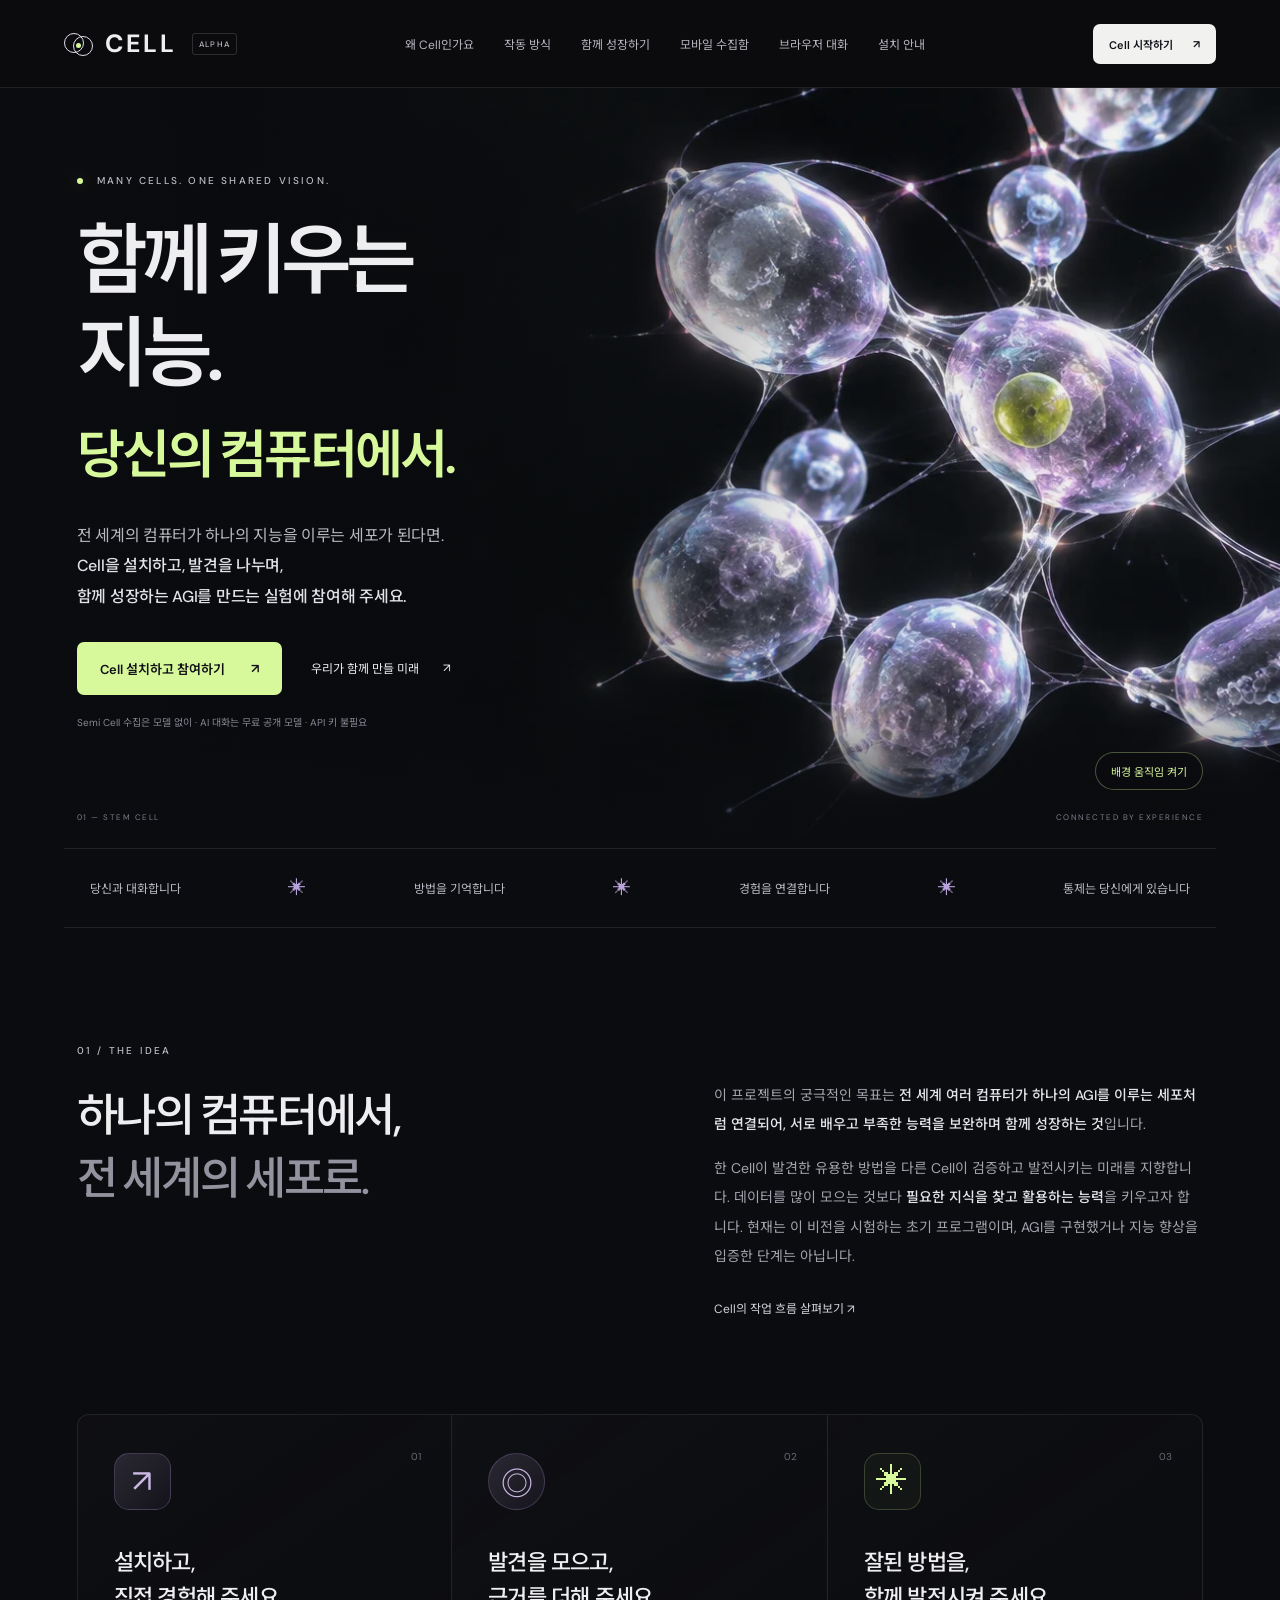
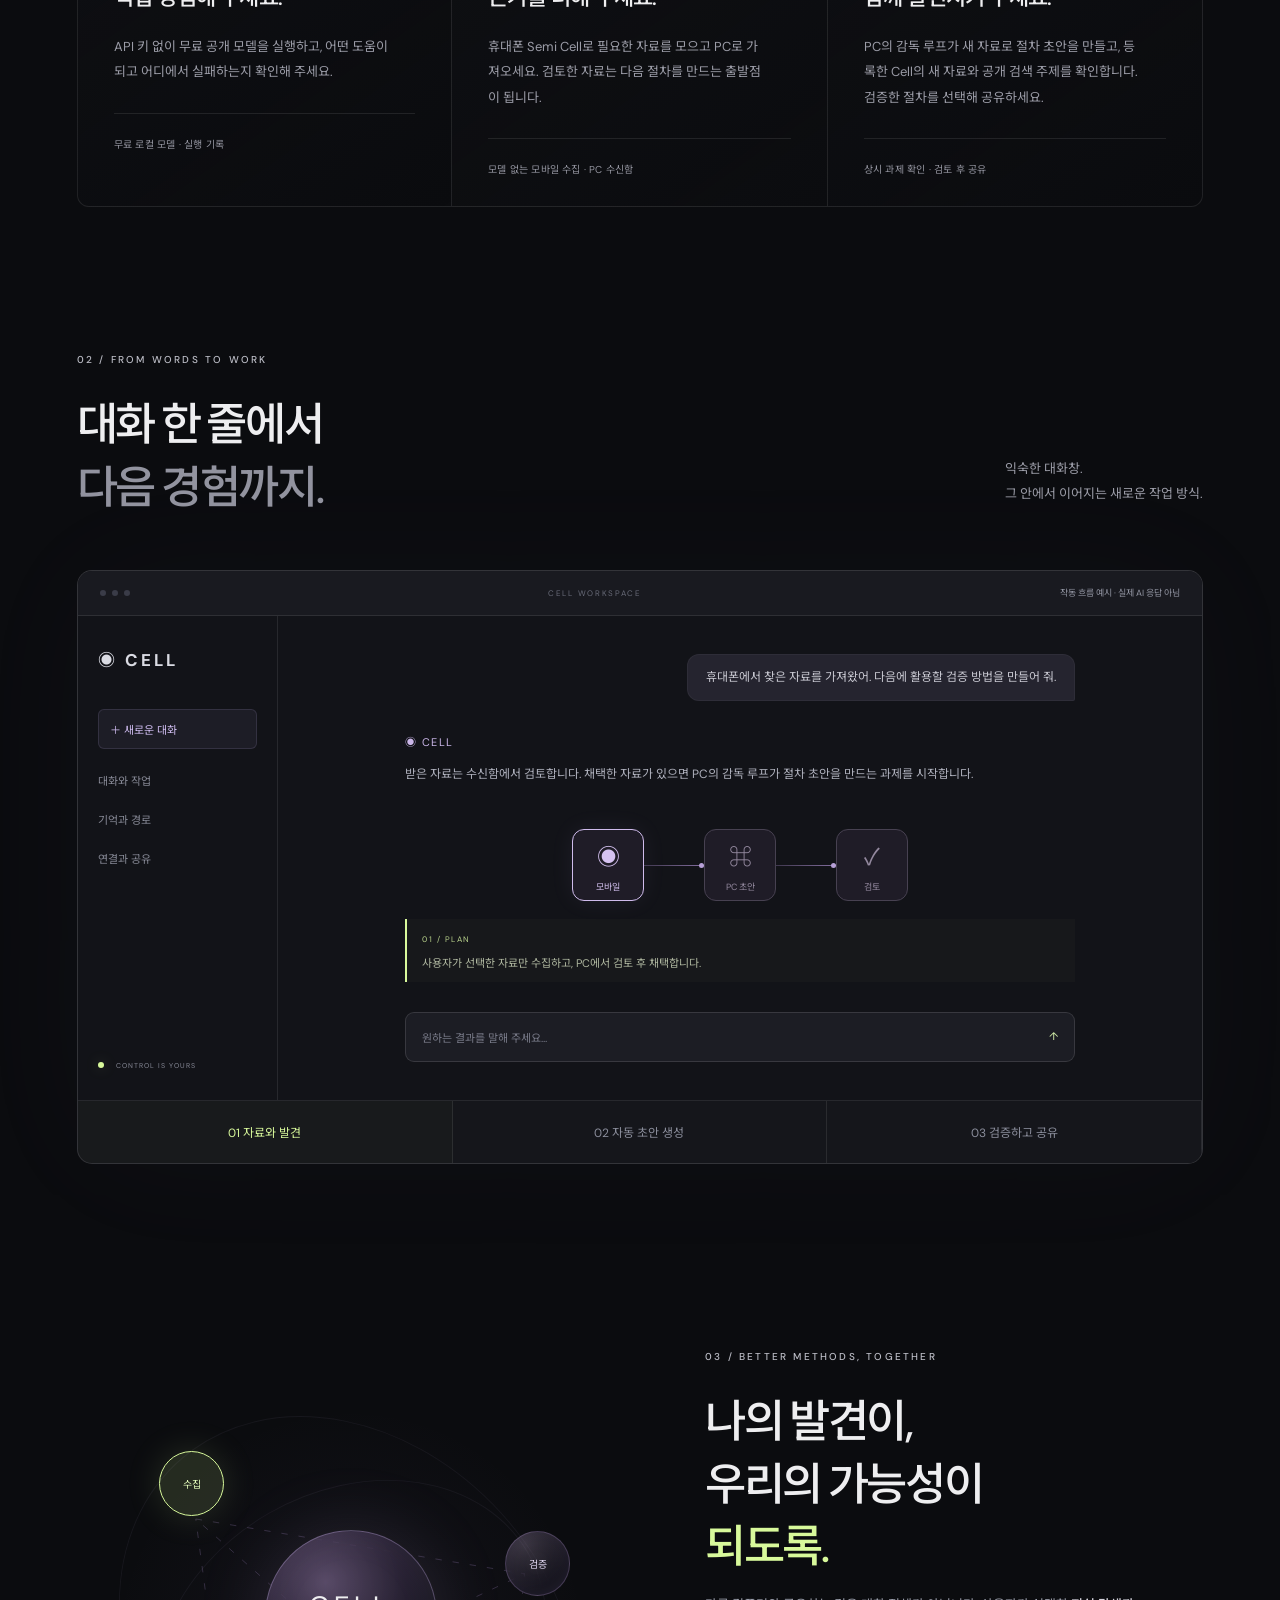
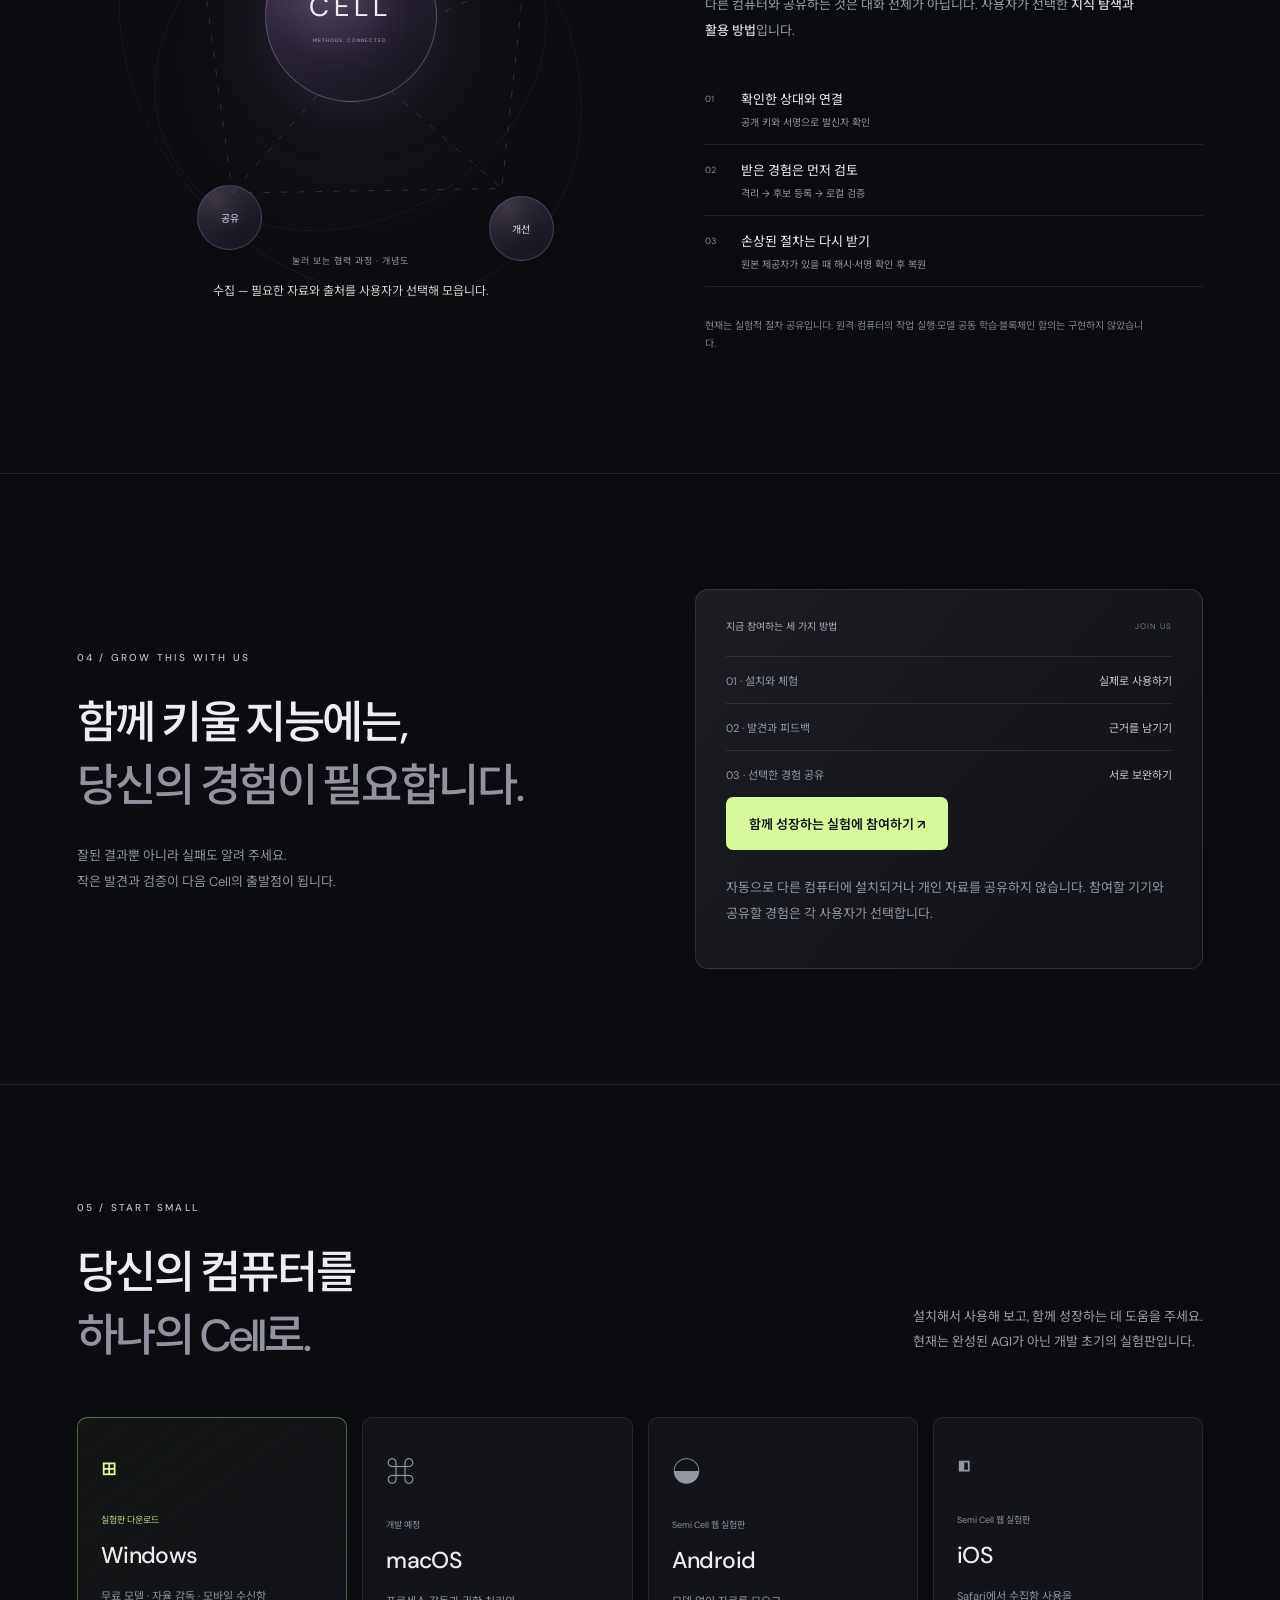
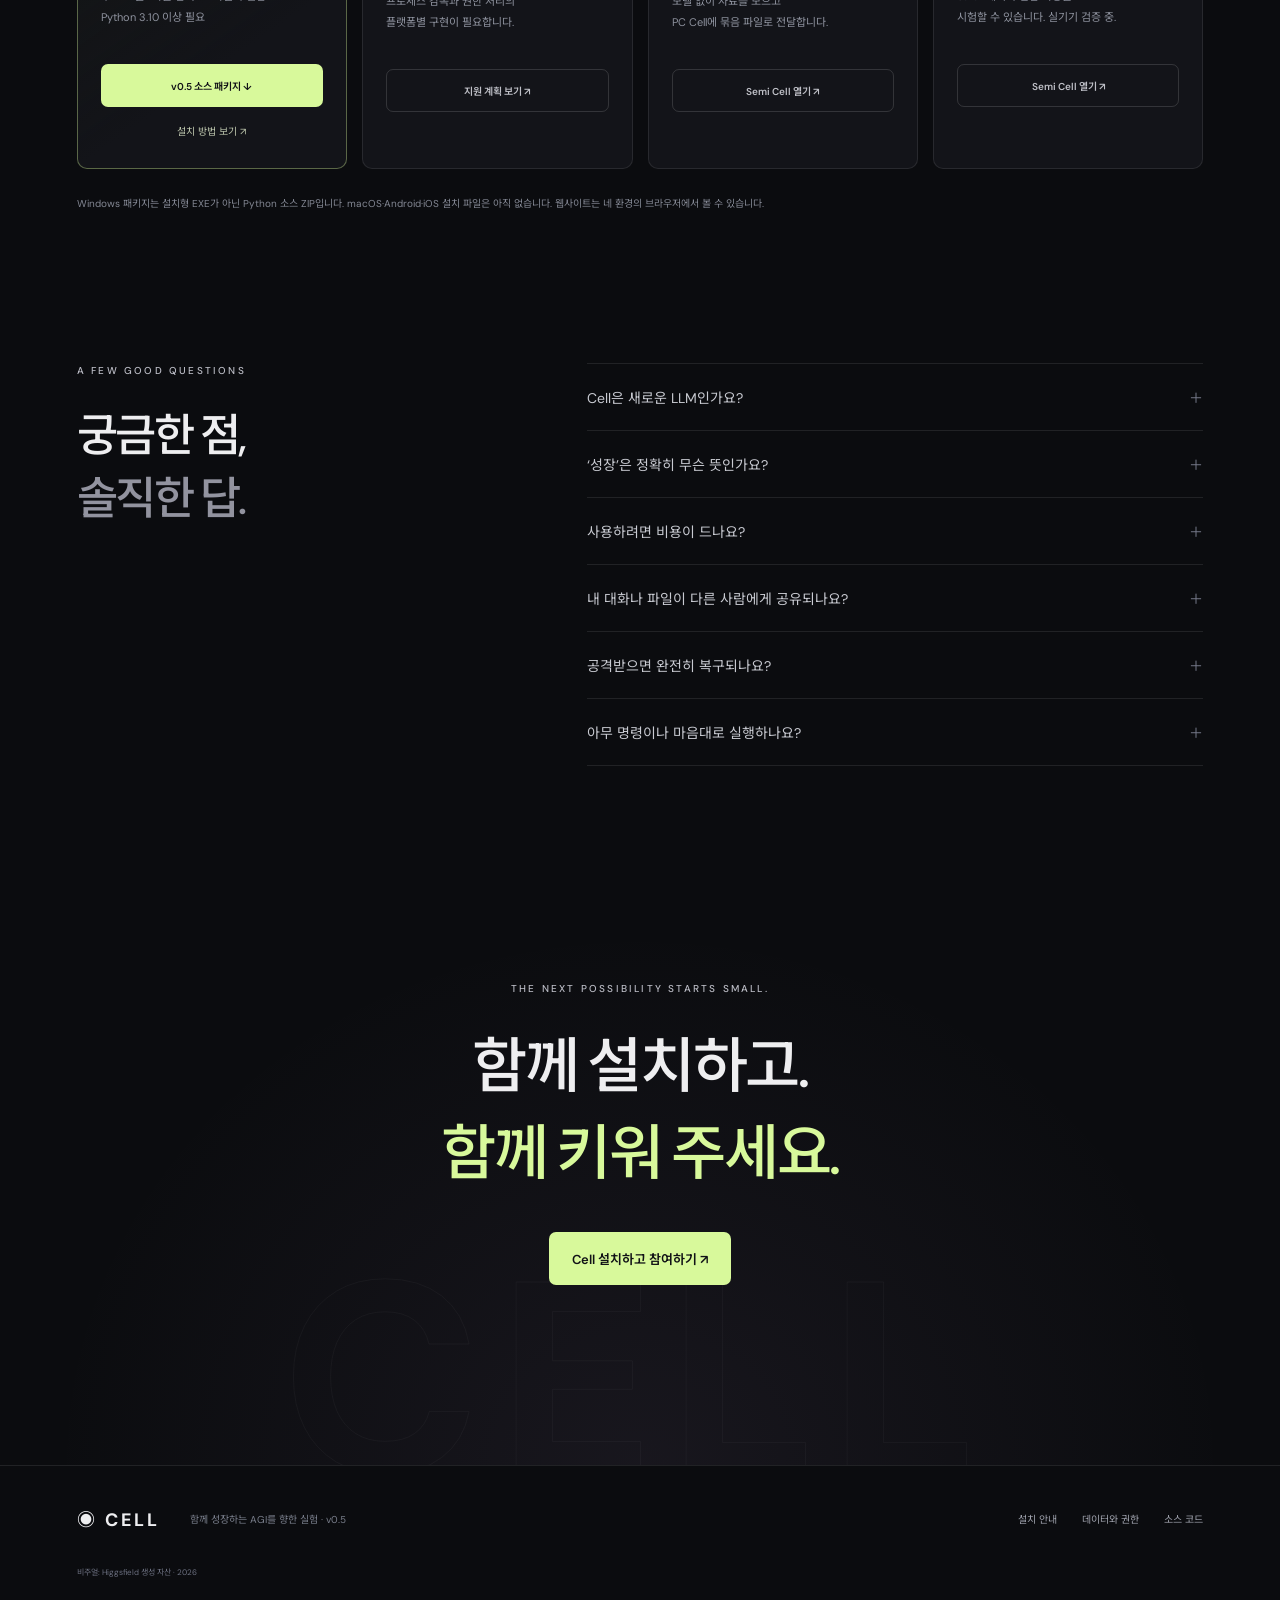
==== commit 8cf3a511: "Launch animated Cell site and model-free Semi Cell" ====
--- a/docs/index.html
+++ b/docs/index.html
@@ -1,15 +1,15 @@
 <!doctype html>
-<html lang="ko"><head><meta charset="utf-8"><meta name="viewport" content="width=device-width,initial-scale=1"><meta name="theme-color" content="#0b0c0f"><meta name="description" content="대화로 일하고, 검증한 방법을 기억하고, 함께 경험을 나누는 AI 에이전트. Cell Windows 실험판을 만나 보세요."><meta property="og:title" content="CELL — 작은 시작, 함께 자라는 가능성"><meta property="og:description" content="대화에서 작업으로. 경험에서 다음 가능성으로. Cell 실험판을 만나 보세요."><meta property="og:image" content="assets/cell-organism.webp"><title>CELL — 작은 시작, 함께 자라는 가능성</title><link rel="icon" href="assets/cell-mark.svg" type="image/svg+xml"><link rel="stylesheet" href="site.css"></head>
+<html lang="ko"><head><meta charset="utf-8"><meta name="viewport" content="width=device-width,initial-scale=1"><meta name="theme-color" content="#0b0c0f"><meta name="description" content="전 세계의 컴퓨터가 세포처럼 협력하는 AGI를 향한 실험. Cell을 설치하고, 경험을 검증하고, 함께 성장하는 지능을 만드는 데 참여해 주세요."><meta property="og:title" content="CELL — 함께 키우는 지능, 당신의 컴퓨터에서"><meta property="og:description" content="당신의 컴퓨터가 하나의 Cell이 됩니다. 함께 성장하는 AGI를 향한 실험에 참여해 주세요."><meta property="og:image" content="assets/cell-organism.webp"><title>CELL — 함께 키우는 지능, 당신의 컴퓨터에서</title><link rel="icon" href="assets/cell-mark.svg" type="image/svg+xml"><link rel="stylesheet" href="site.css"><link rel="stylesheet" href="motion.css"></head>
 <body><a class="skip" href="#main">본문으로 건너뛰기</a>
-<header class="header"><a class="wordmark" href="./" aria-label="Cell 홈"><span class="cell-mark"><i></i><i></i><i></i></span>CELL<span class="alpha">ALPHA</span></a><nav aria-label="주 메뉴"><a href="#why">왜 Cell인가요</a><a href="#how">작동 방식</a><a href="#network">함께 성장하기</a><a href="chat.html">브라우저 대화</a><a href="install.html">설치 안내</a></nav><a class="button small" href="#download">Cell 시작하기 <span>↗</span></a></header>
-<main id="main"><section class="hero"><img class="hero-art" src="assets/cell-organism.webp" alt="반투명한 세포들이 빛나는 가는 연결로 하나의 유기체를 이루는 모습" fetchpriority="high" width="1344" height="752"><div class="hero-shade"></div><div class="hero-content"><p class="eyebrow"><span class="live-dot"></span> A SMALL BEGINNING. A SHARED FUTURE.</p><h1>작은 시작.<br>함께 자라는<br><em>가능성.</em></h1><p class="hero-copy">대화로 일을 맡기고, 잘 작동한 방법을 기억하고,<br>검증된 경험을 나누는 AI 에이전트.<br>당신의 다음 가능성, <strong>Cell</strong>에서 시작하세요.</p><div class="hero-actions"><a class="button lime" href="chat.html">내 브라우저에서 대화하기 <span>↗</span></a><a class="text-link" href="#how">어떻게 작동하나요 <span>↗</span></a></div><p class="release-note">브라우저 무료 모델 실험판 · WebGPU 필요 · 기존 Windows v0.3 다운로드는 이전 버전</p></div><div class="hero-coordinate"><span>01 — STEM CELL</span><span>CONNECTED BY EXPERIENCE</span></div></section>
+<header class="header"><a class="wordmark" href="./" aria-label="Cell 홈"><span class="cell-mark"><i></i><i></i><i></i></span>CELL<span class="alpha">ALPHA</span></a><nav aria-label="주 메뉴"><a href="#why">왜 Cell인가요</a><a href="#how">작동 방식</a><a href="#network">함께 성장하기</a><a href="semi.html">모바일 수집함</a><a href="chat.html">브라우저 대화</a><a href="install.html">설치 안내</a></nav><a class="button small" href="#download">Cell 시작하기 <span>↗</span></a></header>
+<main id="main"><section class="hero"><img class="hero-art" src="assets/cell-organism.webp" alt="반투명한 세포들이 빛나는 가는 연결로 하나의 유기체를 이루는 모습" fetchpriority="high" width="1344" height="752"><video class="hero-art hero-video" id="cell-film" muted loop playsinline preload="none" aria-hidden="true" tabindex="-1" data-src="assets/cell-life.mp4"></video><div class="hero-shade"></div><div class="hero-content"><p class="eyebrow"><span class="live-dot"></span> MANY CELLS. ONE SHARED VISION.</p><h1>함께 키우는<br>지능.<br><em>당신의 컴퓨터에서.</em></h1><p class="hero-copy">전 세계의 컴퓨터가 하나의 지능을 이루는 세포가 된다면.<br><strong>Cell을 설치하고, 발견을 나누며,<br>함께 성장하는 AGI를 만드는 실험에 참여해 주세요.</strong></p><div class="hero-actions"><a class="button lime" href="#download">Cell 설치하고 참여하기 <span>↗</span></a><a class="text-link" href="#how">우리가 함께 만들 미래 <span>↗</span></a></div><p class="release-note">Semi Cell 수집은 모델 없이 · AI 대화는 무료 공개 모델 · API 키 불필요</p></div><button class="motion-toggle" id="motion-toggle" type="button" aria-pressed="false" hidden>배경 움직임 켜기</button><div class="hero-coordinate"><span>01 — STEM CELL</span><span>CONNECTED BY EXPERIENCE</span></div></section>
 <div class="principles"><span>당신과 대화합니다</span><i>✳</i><span>방법을 기억합니다</span><i>✳</i><span>경험을 연결합니다</span><i>✳</i><span>통제는 당신에게 있습니다</span></div>
-<section id="why" class="section intro reveal"><div><p class="eyebrow">01 / THE IDEA</p><h2>모든 답을 외우기보다,<br><span>답을 찾는 힘을.</span></h2></div><div class="intro-copy"><p>사람은 모든 것을 기억하지 않아도 일을 해냅니다. 어디서 찾을지, 무엇을 확인할지, 실패하면 어떻게 다시 시도할지 알기 때문이죠.</p><p>Cell은 그 생각에서 출발했습니다. 자료를 쌓는 데서 끝나지 않고, <strong>일을 해결한 절차와 검증 방법</strong>을 다음 작업에 다시 사용할 수 있게 남깁니다.</p><a class="text-link" href="#how">Cell의 작업 흐름 살펴보기 ↗</a></div></section>
-<section class="section benefits reveal"><article><div class="feature-symbol">↗</div><span class="index">01</span><h3>말로 시작해서,<br>결과로 만나요.</h3><p>질문, 자료 조사, 파일 정리, 코드 작성까지. 대화를 이어가며 작업을 맡기고 실행 기록을 확인하세요.</p><span class="tag">대화 · 텍스트 첨부 · 작업 실행</span></article><article><div class="feature-symbol two">◎</div><span class="index">02</span><h3>한 번의 경험을,<br>다음의 방법으로.</h3><p>출처, 탐색 경로, 검증 기준, 대체 방법을 저장합니다. 잘 작동했는지는 사람이 근거를 보고 판단합니다.</p><span class="tag">경험 기억 · 탐색 절차</span></article><article><div class="feature-symbol three">✳</div><span class="index">03</span><h3>필요한 순간,<br>역할을 나눕니다.</h3><p>하나의 작업을 조사·작성·검증 역할로 분담합니다. 정해 둔 시간과 자원 안에서 함께 일합니다.</p><span class="tag">작업 분담 · 제한된 세포 분열</span></article></section>
-<section id="how" class="section how reveal"><div class="section-heading"><div><p class="eyebrow">02 / FROM WORDS TO WORK</p><h2>대화 한 줄에서<br><span>다음 경험까지.</span></h2></div><p>익숙한 대화창.<br>그 안에서 이어지는 새로운 작업 방식.</p></div><div class="product-frame"><div class="product-top"><span><i></i><i></i><i></i></span><b>CELL WORKSPACE</b><span class="preview-tag">작동 흐름 예시 · 실제 AI 응답 아님</span></div><div class="product-body"><aside class="product-side"><span class="wordmark">◉ CELL</span><span class="selected-item">＋ 새로운 대화</span><span>대화와 작업</span><span>기억과 경로</span><span>연결과 공유</span><div class="product-bottom"><span class="live-dot"></span> CONTROL IS YOURS</div></aside><div class="product-chat"><div class="example-user">Python 도구를 만들고, 다음에도 쓸 수 있게 검증 방법을 남겨 줘.</div><div class="example-assistant"><span class="assistant-label">◉ CELL</span><p id="flow-message">요구사항을 확인하고 작성·검증 역할로 나누겠습니다. 명령을 실행하기 전에 승인을 요청합니다.</p><div class="flow-map" aria-label="작업 흐름"><div class="flow-cell active">◉<span>줄기세포</span></div><i></i><div class="flow-cell">⌘<span>작성</span></div><i></i><div class="flow-cell">✓<span>검증</span></div></div><div id="flow-evidence" class="evidence"><span>01 / PLAN</span><p>목표와 완료 기준을 정하고 필요한 역할을 나눕니다.</p></div></div><div class="example-composer">원하는 결과를 말해 주세요…<span>↑</span></div></div></div><div class="flow-tabs" role="tablist" aria-label="작업 단계"><button role="tab" aria-selected="true" data-step="0">01 대화로 요청</button><button role="tab" aria-selected="false" data-step="1">02 나누어 실행</button><button role="tab" aria-selected="false" data-step="2">03 검증하고 기억</button></div></div></section>
-<section id="network" class="network-section reveal"><div class="network-art" aria-hidden="true"><div class="orbit orbit-one"></div><div class="orbit orbit-two"></div><div class="network-core">CELL<span>METHODS, CONNECTED.</span></div><div class="satellite s1">검색</div><div class="satellite s2">검증</div><div class="satellite s3">발견</div><div class="satellite s4">복원</div><svg viewBox="0 0 600 540"><path d="M300 270L130 120M300 270L490 180M300 270L170 420M300 270L465 415M130 120L490 180L465 415L170 420Z"/></svg></div><div class="network-copy"><p class="eyebrow">03 / BETTER METHODS, TOGETHER</p><h2>나의 발견이,<br>우리의 가능성이<br><em>되도록.</em></h2><p>다른 컴퓨터와 공유하는 것은 대화 전체가 아닙니다. 사용자가 선택한 <strong>지식 탐색과 활용 방법</strong>입니다.</p><div class="network-points"><div><b>01</b><span>확인한 상대와 연결</span><small>공개 키와 서명으로 발신자 확인</small></div><div><b>02</b><span>받은 경험은 먼저 검토</span><small>격리 → 후보 등록 → 로컬 검증</small></div><div><b>03</b><span>손상된 절차는 다시 받기</span><small>원본 제공자가 있을 때 해시·서명 확인 후 복원</small></div></div><p class="fine-print">현재는 실험적 절차 공유입니다. 원격 컴퓨터의 작업 실행·모델 공동 학습·블록체인 합의는 구현하지 않았습니다.</p></div></section>
-<section class="section control reveal"><div><p class="eyebrow">04 / YOUR CELL. YOUR CONTROL.</p><h2>성장의 방향도,<br><span>멈추는 순간도.</span></h2><p>작업 범위와 예산을 정하고, 실행을 확인하고,<br>필요할 때 멈추세요. 통제권은 당신에게 있습니다.</p></div><div class="control-card"><div class="control-status"><span class="live-dot"></span><span id="stop-status">체험 화면 · 실행 중 예시</span><b>LOCAL</b></div><div class="control-line"><span>모델 호출 한도</span><strong>20 calls</strong></div><div class="control-line"><span>하위 세포 한도</span><strong>8 cells</strong></div><div class="control-line"><span>명령 실행</span><strong>승인 후 실행</strong></div><button id="stop-demo" class="stop-button">■ 비상 정지 체험</button><p id="stop-note">이 버튼은 홈페이지의 표시만 바꿉니다. 설치된 Cell은 감독 프로세스가 작업 그룹을 종료합니다.</p></div></section>
-<section id="download" class="section download reveal"><div class="section-heading"><div><p class="eyebrow">05 / START SMALL</p><h2>첫 번째 Cell을<br><span>만나 보세요.</span></h2></div><p>작게 시작하고, 직접 확인하며 함께 만들어 갑니다.<br>현재 공개 대상은 개발 초기의 실험판입니다.</p></div><div class="platform-grid"><article class="platform current-platform"><div class="platform-icon">⊞</div><span class="availability available">실험판 다운로드</span><h3>Windows</h3><p>로컬 에이전트 + 대화형 작업 공간<br>Python 3.10 이상 필요</p><a class="button lime" href="downloads/cell-agent-v0.3.zip" download>v0.3 소스 패키지 ↓</a><a href="install.html#windows" class="platform-guide">설치 방법 보기 ↗</a></article><article class="platform"><div class="platform-icon">⌘</div><span class="availability">개발 예정</span><h3>macOS</h3><p>프로세스 감독과 권한 처리의<br>플랫폼별 구현이 필요합니다.</p><a class="button outline" href="install.html#platforms">지원 계획 보기 ↗</a></article><article class="platform"><div class="platform-icon">◒</div><span class="availability">설계 단계</span><h3>Android</h3><p>대화와 PC 작업 제어를 위한<br>컴패니언 앱을 계획합니다.</p><a class="button outline" href="install.html#platforms">지원 계획 보기 ↗</a></article><article class="platform"><div class="platform-icon">◧</div><span class="availability">설계 단계</span><h3>iOS</h3><p>모바일 권한과 실행 제한에 맞춘<br>컴패니언 앱을 계획합니다.</p><a class="button outline" href="install.html#platforms">지원 계획 보기 ↗</a></article></div><p class="download-note">Windows 패키지는 설치형 EXE가 아닌 Python 소스 ZIP입니다. macOS·Android·iOS 설치 파일은 아직 없습니다. 웹사이트는 네 환경의 브라우저에서 볼 수 있습니다.</p></section>
-<section class="section faq reveal"><div><p class="eyebrow">A FEW GOOD QUESTIONS</p><h2>궁금한 점,<br><span>솔직한 답.</span></h2></div><div class="faq-list"><details><summary>Cell은 새로운 LLM인가요?<span>＋</span></summary><p>아니요. 브라우저 실험판은 사용자 기기에서 무료 공개 모델을 실행하는 대화 프로그램입니다. API 키가 필요하지 않습니다. Cell 자체가 새로운 범용 지능 모델인 것은 아니며, 작은 모델의 품질에는 한계가 있습니다.</p></details><details><summary>‘성장’은 정확히 무슨 뜻인가요?<span>＋</span></summary><p>현재의 성장은 경험, 탐색 절차, 검증 근거를 축적하고 재사용하는 것입니다. 모델 가중치를 자동으로 학습하거나 지능 향상을 입증한 단계는 아닙니다. 유용성이 실제로 높아지는지는 동일한 조건의 평가로 확인해야 합니다.</p></details><details><summary>사용하려면 비용이 드나요?<span>＋</span></summary><p>브라우저 실험판은 유료 LLM API를 호출하지 않습니다. 최초 모델 다운로드에 데이터와 저장 공간이 필요하며, 추론에는 사용자 기기의 GPU·메모리·전력을 사용합니다. 기존 Windows v0.3 다운로드는 별도 API를 사용하던 이전 버전입니다.</p></details><details><summary>내 대화나 파일이 다른 사람에게 공유되나요?<span>＋</span></summary><p>피어 공유는 사용자가 선택한 탐색 절차만 대상으로 합니다. 대화와 개인 파일은 자동으로 공유하지 않습니다. 새 브라우저 대화는 이 탭에서 추론하고 서버에 대화를 저장하지 않습니다. 기존 Windows v0.3의 외부 API 모드에서는 입력이 해당 API로 전달됩니다. 공유할 절차에 민감한 내용이 없는지 직접 확인해야 합니다.</p></details><details><summary>공격받으면 완전히 복구되나요?<span>＋</span></summary><p>현재는 받은 절차 패키지의 손상 여부를 확인하고 원래 피어에서 재수신하는 기능입니다. 운영체제 복구나 바이러스 치료 기능이 아니며, 서명만으로 내용의 정확성이나 안전성이 보장되지는 않습니다.</p></details><details><summary>아무 명령이나 마음대로 실행하나요?<span>＋</span></summary><p>기본적으로 명령 실행 전에 승인을 요청하고 시간·호출·자원 한도를 둡니다. 그러나 승인된 명령은 현재 Windows 사용자 권한으로 실행되므로 별도 OS 샌드박스로 보아서는 안 됩니다. 실험용 폴더에서 먼저 사용하세요.</p></details></div></section>
-<section class="closing"><p class="eyebrow">THE NEXT POSSIBILITY STARTS SMALL.</p><h2>하나의 Cell.<br><em>다음의 가능성.</em></h2><a class="button lime" href="#download">나의 Cell 시작하기 ↗</a><span class="closing-word" aria-hidden="true">CELL</span></section></main>
-<footer><a class="wordmark" href="./">◉ CELL</a><p>경험을 연결하는 에이전트 · Experimental v0.3</p><div><a href="install.html">설치 안내</a><a href="install.html#privacy">데이터와 권한</a><a id="source-link" href="https://github.com/mudlbum/cell-agent" target="_blank" rel="noopener noreferrer">소스 코드</a></div><small>비주얼: Higgsfield 생성 자산 · 2026</small></footer><script src="site.js"></script></body></html>
+<section id="why" class="section intro reveal"><div><p class="eyebrow">01 / THE IDEA</p><h2>하나의 컴퓨터에서,<br><span>전 세계의 세포로.</span></h2></div><div class="intro-copy"><p>이 프로젝트의 궁극적인 목표는 <strong>전 세계 여러 컴퓨터가 하나의 AGI를 이루는 세포처럼 연결되어, 서로 배우고 부족한 능력을 보완하며 함께 성장하는 것</strong>입니다.</p><p>한 Cell이 발견한 유용한 방법을 다른 Cell이 검증하고 발전시키는 미래를 지향합니다. 데이터를 많이 모으는 것보다 <strong>필요한 지식을 찾고 활용하는 능력</strong>을 키우고자 합니다. 현재는 이 비전을 시험하는 초기 프로그램이며, AGI를 구현했거나 지능 향상을 입증한 단계는 아닙니다.</p><a class="text-link" href="#how">Cell의 작업 흐름 살펴보기 ↗</a></div></section>
+<section class="section benefits reveal"><article><div class="feature-symbol">↗</div><span class="index">01</span><h3>설치하고,<br>직접 경험해 주세요.</h3><p>API 키 없이 무료 공개 모델을 실행하고, 어떤 도움이 되고 어디에서 실패하는지 확인해 주세요.</p><span class="tag">무료 로컬 모델 · 실행 기록</span></article><article><div class="feature-symbol two">◎</div><span class="index">02</span><h3>발견을 모으고,<br>근거를 더해 주세요.</h3><p>휴대폰 Semi Cell로 필요한 자료를 모으고 PC로 가져오세요. 검토한 자료는 다음 절차를 만드는 출발점이 됩니다.</p><span class="tag">모델 없는 모바일 수집 · PC 수신함</span></article><article><div class="feature-symbol three">✳</div><span class="index">03</span><h3>잘된 방법을,<br>함께 발전시켜 주세요.</h3><p>PC의 감독 루프가 새 자료로 절차 초안을 만들고, 등록한 Cell의 새 자료와 공개 검색 주제를 확인합니다. 검증한 절차를 선택해 공유하세요.</p><span class="tag">상시 과제 확인 · 검토 후 공유</span></article></section>
+<section id="how" class="section how reveal"><div class="section-heading"><div><p class="eyebrow">02 / FROM WORDS TO WORK</p><h2>대화 한 줄에서<br><span>다음 경험까지.</span></h2></div><p>익숙한 대화창.<br>그 안에서 이어지는 새로운 작업 방식.</p></div><div class="product-frame"><div class="product-top"><span><i></i><i></i><i></i></span><b>CELL WORKSPACE</b><span class="preview-tag">작동 흐름 예시 · 실제 AI 응답 아님</span></div><div class="product-body"><aside class="product-side"><span class="wordmark">◉ CELL</span><span class="selected-item">＋ 새로운 대화</span><span>대화와 작업</span><span>기억과 경로</span><span>연결과 공유</span><div class="product-bottom"><span class="live-dot"></span> CONTROL IS YOURS</div></aside><div class="product-chat"><div class="example-user">휴대폰에서 찾은 자료를 가져왔어. 다음에 활용할 검증 방법을 만들어 줘.</div><div class="example-assistant"><span class="assistant-label">◉ CELL</span><p id="flow-message">받은 자료는 수신함에서 검토합니다. 채택한 자료가 있으면 PC의 감독 루프가 절차 초안을 만드는 과제를 시작합니다.</p><div class="flow-map" aria-label="작업 흐름"><div class="flow-cell active">◉<span>모바일</span></div><i></i><div class="flow-cell">⌘<span>PC 초안</span></div><i></i><div class="flow-cell">✓<span>검토</span></div></div><div id="flow-evidence" class="evidence"><span>01 / PLAN</span><p>사용자가 선택한 자료만 수집하고, PC에서 검토 후 채택합니다.</p></div></div><div class="example-composer">원하는 결과를 말해 주세요…<span>↑</span></div></div></div><div class="flow-tabs" role="tablist" aria-label="작업 단계"><button role="tab" aria-selected="true" data-step="0">01 자료와 발견</button><button role="tab" aria-selected="false" data-step="1">02 자동 초안 생성</button><button role="tab" aria-selected="false" data-step="2">03 검증하고 공유</button></div></div></section>
+<section id="network" class="network-section reveal"><div class="network-art" role="group" aria-label="Cell 협력 과정 개념도"><div class="orbit orbit-one"></div><div class="orbit orbit-two"></div><div class="network-core">CELL<span>METHODS, CONNECTED.</span></div><button type="button" class="satellite s1" data-node="0" aria-pressed="true">수집</button><button type="button" class="satellite s2" data-node="1" aria-pressed="false">검증</button><button type="button" class="satellite s3" data-node="2" aria-pressed="false">공유</button><button type="button" class="satellite s4" data-node="3" aria-pressed="false">개선</button><svg viewBox="0 0 600 540" aria-hidden="true"><path d="M300 270L130 120M300 270L490 180M300 270L170 420M300 270L465 415M130 120L490 180L465 415L170 420Z"/></svg><div class="network-caption"><span>눌러 보는 협력 과정 · 개념도</span><p id="network-detail" aria-live="polite">수집 — 필요한 자료와 출처를 사용자가 선택해 모읍니다.</p></div></div><div class="network-copy"><p class="eyebrow">03 / BETTER METHODS, TOGETHER</p><h2>나의 발견이,<br>우리의 가능성이<br><em>되도록.</em></h2><p>다른 컴퓨터와 공유하는 것은 대화 전체가 아닙니다. 사용자가 선택한 <strong>지식 탐색과 활용 방법</strong>입니다.</p><div class="network-points"><div><b>01</b><span>확인한 상대와 연결</span><small>공개 키와 서명으로 발신자 확인</small></div><div><b>02</b><span>받은 경험은 먼저 검토</span><small>격리 → 후보 등록 → 로컬 검증</small></div><div><b>03</b><span>손상된 절차는 다시 받기</span><small>원본 제공자가 있을 때 해시·서명 확인 후 복원</small></div></div><p class="fine-print">현재는 실험적 절차 공유입니다. 원격 컴퓨터의 작업 실행·모델 공동 학습·블록체인 합의는 구현하지 않았습니다.</p></div></section>
+<section class="section control reveal"><div><p class="eyebrow">04 / GROW THIS WITH US</p><h2>함께 키울 지능에는,<br><span>당신의 경험이 필요합니다.</span></h2><p>잘된 결과뿐 아니라 실패도 알려 주세요.<br>작은 발견과 검증이 다음 Cell의 출발점이 됩니다.</p></div><div class="control-card"><div class="control-status"><span>지금 참여하는 세 가지 방법</span><b>JOIN US</b></div><div class="control-line"><span>01 · 설치와 체험</span><strong>실제로 사용하기</strong></div><div class="control-line"><span>02 · 발견과 피드백</span><strong>근거를 남기기</strong></div><div class="control-line"><span>03 · 선택한 경험 공유</span><strong>서로 보완하기</strong></div><a class="button lime" href="#download">함께 성장하는 실험에 참여하기 ↗</a><p>자동으로 다른 컴퓨터에 설치되거나 개인 자료를 공유하지 않습니다. 참여할 기기와 공유할 경험은 각 사용자가 선택합니다.</p></div></section>
+<section id="download" class="section download reveal"><div class="section-heading"><div><p class="eyebrow">05 / START SMALL</p><h2>당신의 컴퓨터를<br><span>하나의 Cell로.</span></h2></div><p>설치해서 사용해 보고, 함께 성장하는 데 도움을 주세요.<br>현재는 완성된 AGI가 아닌 개발 초기의 실험판입니다.</p></div><div class="platform-grid"><article class="platform current-platform"><div class="platform-icon">⊞</div><span class="availability available">실험판 다운로드</span><h3>Windows</h3><p>무료 모델 · 자율 감독 · 모바일 수신함<br>Python 3.10 이상 필요</p><a class="button lime" href="downloads/cell-agent-v0.5.zip" download>v0.5 소스 패키지 ↓</a><a href="install.html#windows" class="platform-guide">설치 방법 보기 ↗</a></article><article class="platform"><div class="platform-icon">⌘</div><span class="availability">개발 예정</span><h3>macOS</h3><p>프로세스 감독과 권한 처리의<br>플랫폼별 구현이 필요합니다.</p><a class="button outline" href="install.html#platforms">지원 계획 보기 ↗</a></article><article class="platform"><div class="platform-icon">◒</div><span class="availability">Semi Cell 웹 실험판</span><h3>Android</h3><p>모델 없이 자료를 모으고<br>PC Cell에 묶음 파일로 전달합니다.</p><a class="button outline" href="semi.html">Semi Cell 열기 ↗</a></article><article class="platform"><div class="platform-icon">◧</div><span class="availability">Semi Cell 웹 실험판</span><h3>iOS</h3><p>Safari에서 수집함 사용을<br>시험할 수 있습니다. 실기기 검증 중.</p><a class="button outline" href="semi.html">Semi Cell 열기 ↗</a></article></div><p class="download-note">Windows 패키지는 설치형 EXE가 아닌 Python 소스 ZIP입니다. macOS·Android·iOS 설치 파일은 아직 없습니다. 웹사이트는 네 환경의 브라우저에서 볼 수 있습니다.</p></section>
+<section class="section faq reveal"><div><p class="eyebrow">A FEW GOOD QUESTIONS</p><h2>궁금한 점,<br><span>솔직한 답.</span></h2></div><div class="faq-list"><details><summary>Cell은 새로운 LLM인가요?<span>＋</span></summary><p>아니요. 브라우저 실험판은 사용자 기기에서 무료 공개 모델을 실행하는 대화 프로그램입니다. API 키가 필요하지 않습니다. Cell 자체가 새로운 범용 지능 모델인 것은 아니며, 작은 모델의 품질에는 한계가 있습니다.</p></details><details><summary>‘성장’은 정확히 무슨 뜻인가요?<span>＋</span></summary><p>현재의 성장은 경험, 탐색 절차, 검증 근거를 축적하고 재사용하는 것입니다. 언어 표현의 소규모 LoRA 학습 실험도 시작했지만 대화 개선을 입증하지 못해 실사용 모델에 적용하지 않았습니다. 유용성이 실제로 높아지는지는 동일한 조건의 평가로 확인해야 합니다.</p></details><details><summary>사용하려면 비용이 드나요?<span>＋</span></summary><p>브라우저 실험판은 유료 LLM API를 호출하지 않습니다. 최초 모델 다운로드에 데이터와 저장 공간이 필요하며, 추론에는 사용자 기기의 GPU·메모리·전력을 사용합니다. Windows v0.5도 무료 로컬 모델을 사용하며 API 키가 필요하지 않습니다.</p></details><details><summary>내 대화나 파일이 다른 사람에게 공유되나요?<span>＋</span></summary><p>피어 공유는 사용자가 선택한 탐색 절차만 대상으로 합니다. 대화와 개인 파일은 자동으로 공유하지 않습니다. 새 브라우저 대화는 이 탭에서 추론하고 서버에 대화를 저장하지 않습니다. Windows v0.5는 PC의 로컬 모델에 입력을 전달하며 유료 외부 모델 호출을 차단합니다. 공유할 절차에 민감한 내용이 없는지 직접 확인해야 합니다.</p></details><details><summary>공격받으면 완전히 복구되나요?<span>＋</span></summary><p>현재는 받은 절차 패키지의 손상 여부를 확인하고 원래 피어에서 재수신하는 기능입니다. 운영체제 복구나 바이러스 치료 기능이 아니며, 서명만으로 내용의 정확성이나 안전성이 보장되지는 않습니다.</p></details><details><summary>아무 명령이나 마음대로 실행하나요?<span>＋</span></summary><p>현재 무료 대화와 자율 감독은 임의의 OS 명령이나 코드를 생성해 실행하지 않습니다. 감독 루프의 자동 작업은 채택 자료의 절차 초안 작성, 등록 피어 확인, 등록 주제의 Wikipedia 검색으로 제한됩니다. 일반 도구 분업은 고정 시나리오 데모에서 별도로 시험합니다.</p></details></div></section>
+<section class="closing"><p class="eyebrow">THE NEXT POSSIBILITY STARTS SMALL.</p><h2>함께 설치하고.<br><em>함께 키워 주세요.</em></h2><a class="button lime" href="#download">Cell 설치하고 참여하기 ↗</a><span class="closing-word" aria-hidden="true">CELL</span></section></main>
+<footer><a class="wordmark" href="./">◉ CELL</a><p>함께 성장하는 AGI를 향한 실험 · v0.5</p><div><a href="install.html">설치 안내</a><a href="install.html#privacy">데이터와 권한</a><a id="source-link" href="https://github.com/mudlbum/cell-agent" target="_blank" rel="noopener noreferrer">소스 코드</a></div><small>비주얼: Higgsfield 생성 자산 · 2026</small></footer><script src="site.js"></script><script src="motion.js"></script></body></html>
--- a/docs/motion.css
+++ b/docs/motion.css
@@ -0,0 +1,22 @@
+.hero h1 em{display:inline-block;font-size:.68em;letter-spacing:-.055em}
+.hero-video{opacity:0;animation:none;transition:opacity 1.2s ease;pointer-events:none}
+.hero-video.ready{opacity:.95}
+.motion-toggle{position:absolute;right:6%;bottom:58px;z-index:2;padding:10px 15px;border:1px solid #d8f99b50;border-radius:30px;background:#0b0c0fbb;color:#d8f99b;font-size:11px;backdrop-filter:blur(12px)}
+.network-art{min-height:570px;padding-bottom:80px}
+.network-art svg{pointer-events:none}
+.network-art svg path{stroke-dasharray:7 12;animation:signal 18s linear infinite;animation-play-state:paused}
+.network-art.in-view svg path{animation-play-state:running}
+.network-core{box-shadow:0 0 75px #c4ace322,inset 0 0 35px #c4ace311;animation:cell-breathe 7s ease-in-out infinite;animation-play-state:paused}
+.network-art.in-view .network-core{animation-play-state:running}
+.satellite{font-family:inherit;color:#ddd4ee;z-index:2;transition:background .3s,box-shadow .3s,border-color .3s;animation:none!important}
+.satellite:hover,.satellite[aria-pressed="true"]{background:#d8f99b20;border-color:#d8f99b;box-shadow:0 0 35px #d8f99b25;color:#e6ffbe}
+.network-caption{position:absolute;bottom:0;left:5%;right:5%;text-align:center;z-index:2}
+.network-caption>span{font-size:9px;letter-spacing:1px;color:#92939f}
+.network-caption p{min-height:48px;font-size:12px;line-height:1.8;color:#d1d4c9}
+.benefits article,.platform{transition:border-color .3s,background .3s,transform .3s}
+.benefits article:hover,.platform:hover{border-color:#c6afd95c;background:#c6afd909;transform:translateY(-4px)}
+.motion-paused *{animation-play-state:paused!important}
+@keyframes signal{to{stroke-dashoffset:-380}}
+@keyframes cell-breathe{50%{box-shadow:0 0 100px #c4ace344,inset 0 0 45px #d8f99b22;border-radius:44% 56% 53% 47%}}
+@media(max-width:700px){.hero h1{font-size:clamp(43px,12.5vw,70px)}.hero h1 em{font-size:.65em}.hero-video.ready{opacity:.65}.network-art{min-height:420px;height:420px;padding-bottom:65px}.network-caption{left:0;right:0}.network-caption p{font-size:11px}.motion-toggle{bottom:48px;font-size:10px}.hero-copy{overflow-wrap:anywhere}}
+@media(prefers-reduced-motion:reduce){.hero-video{transition:none}.network-art *{animation:none!important}.benefits article:hover,.platform:hover{transform:none}}
